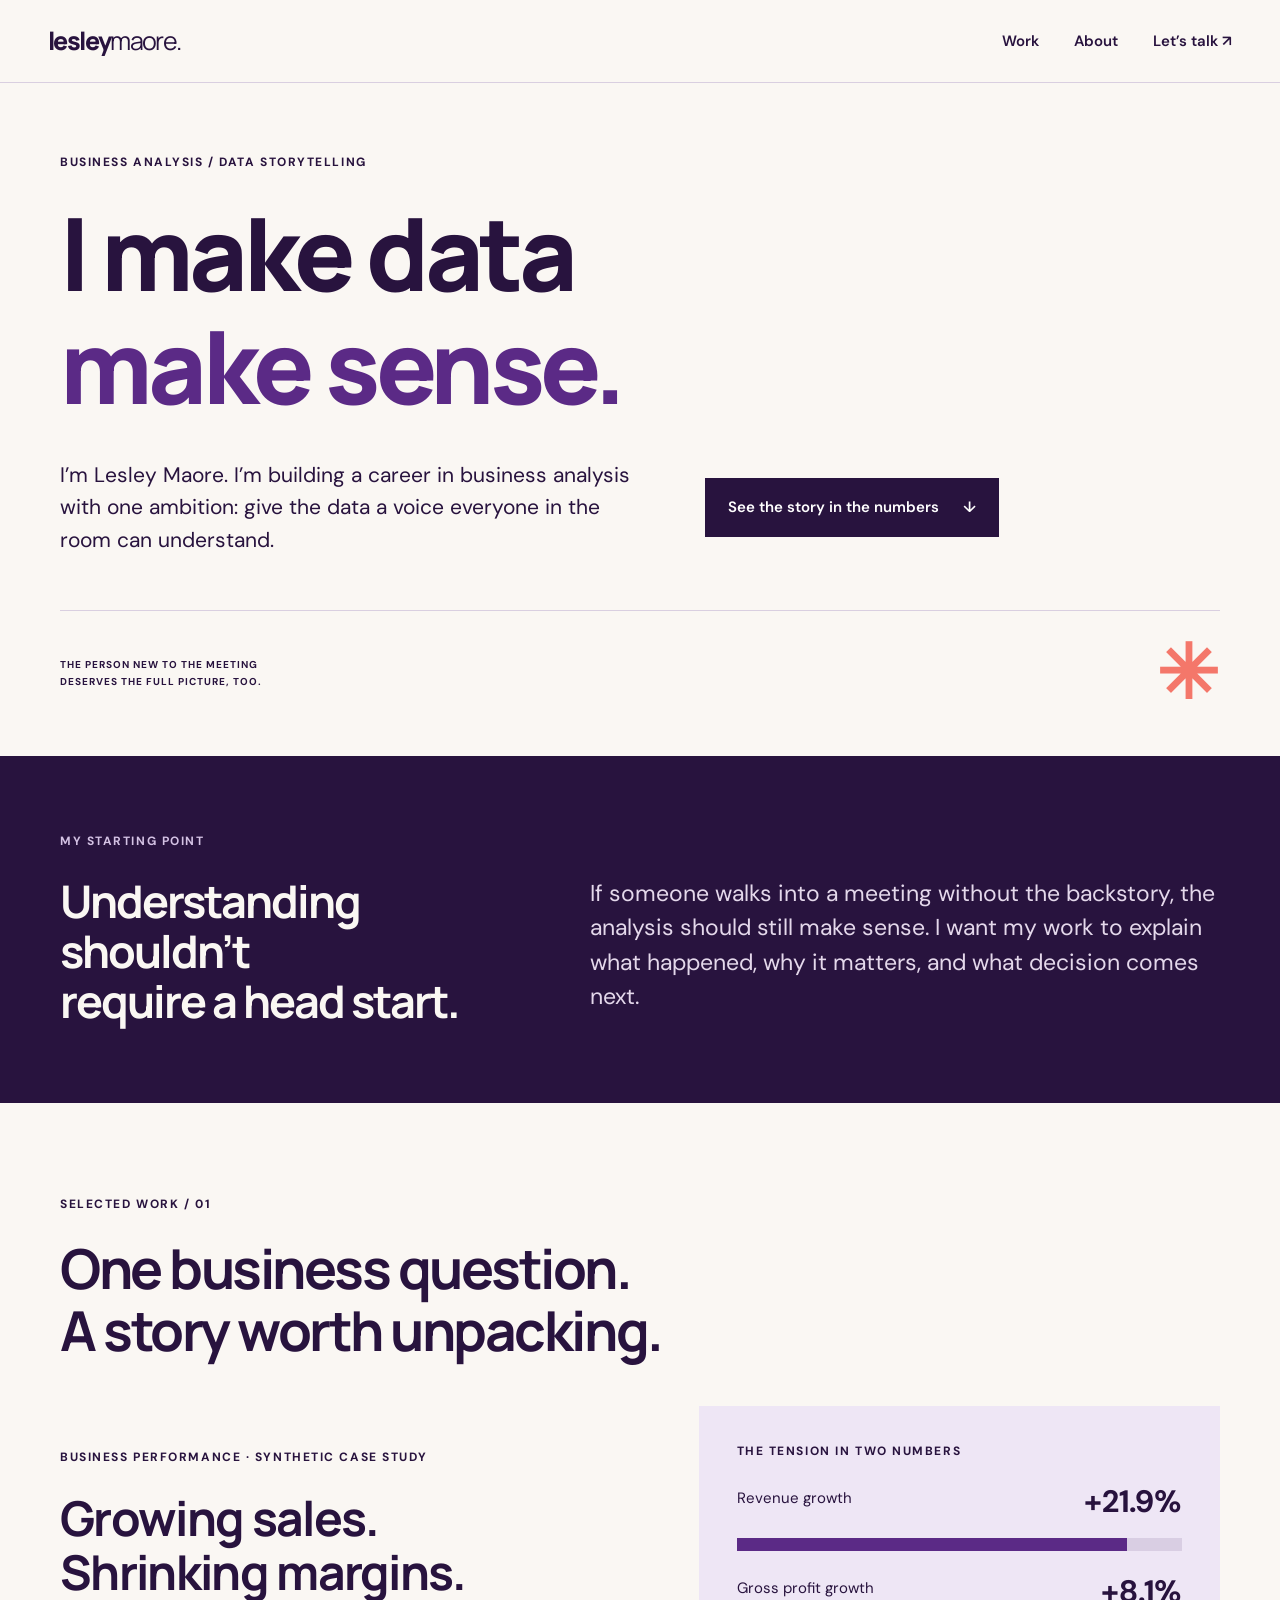
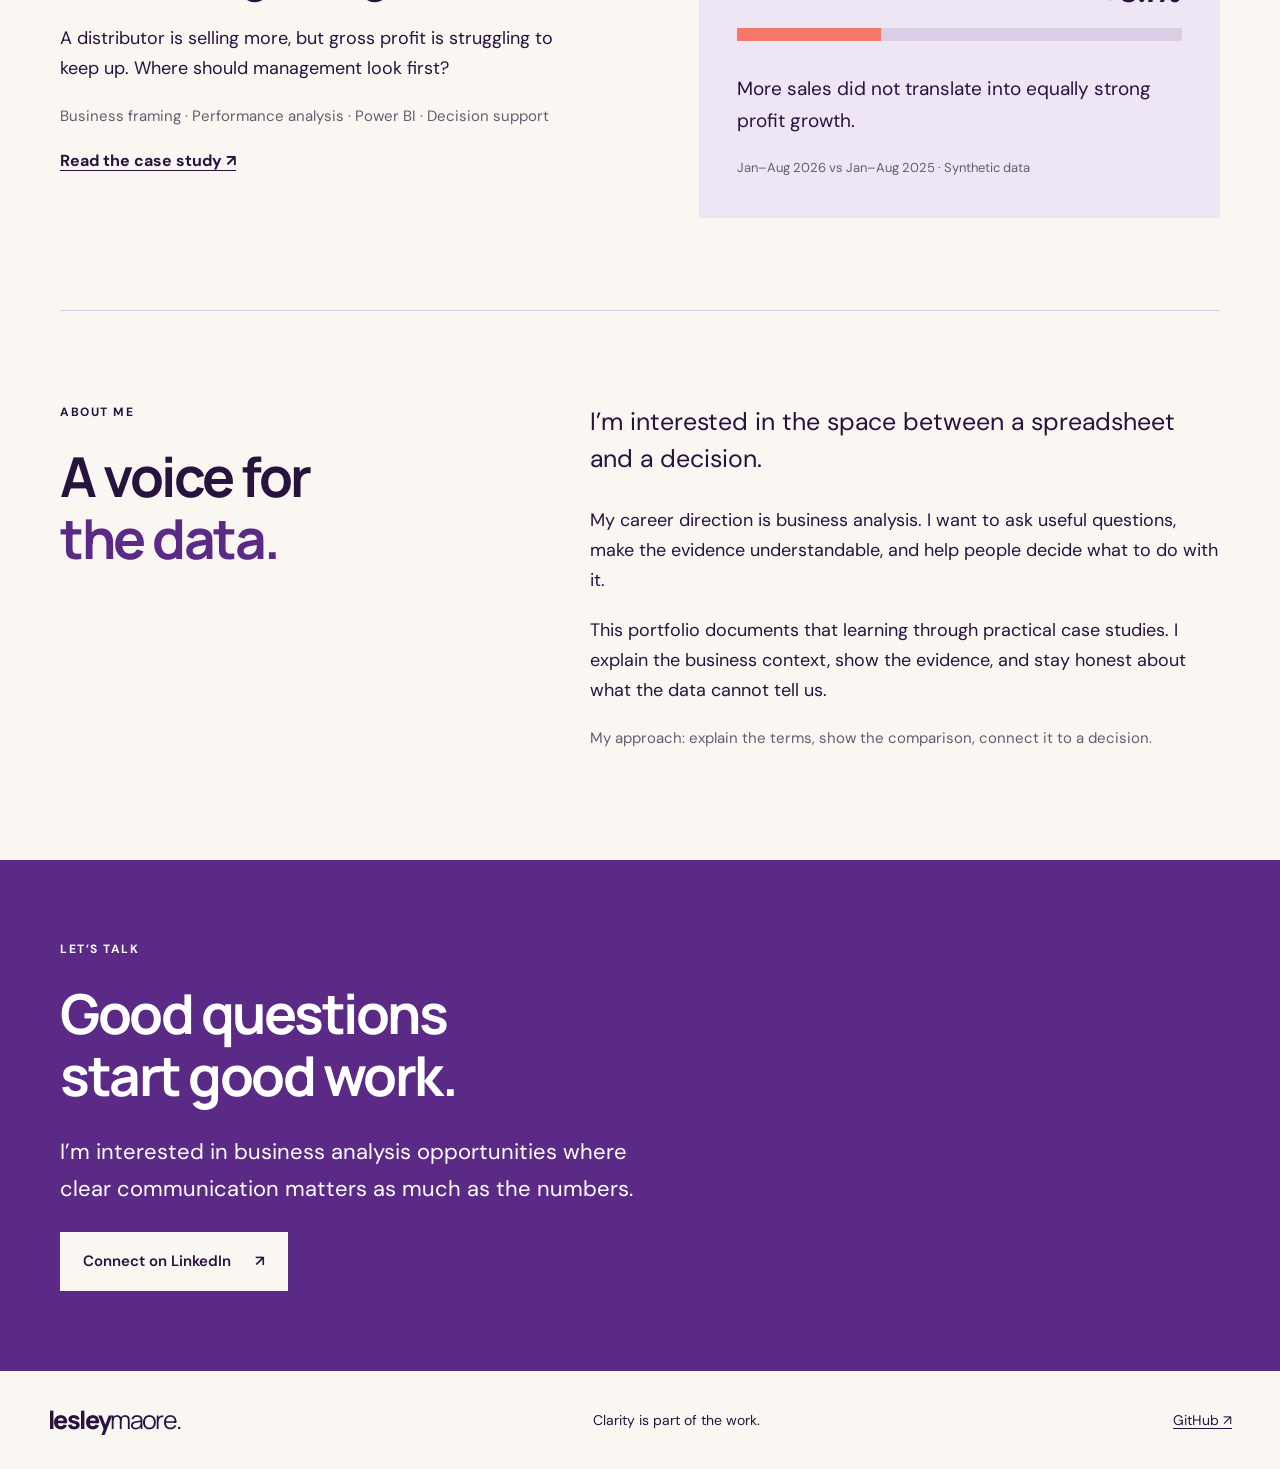
==== index.html @ d6d91012 "Create business analysis portfolio with a clear commercial performance case study" ====
<!doctype html><html lang="en"><head><meta charset="utf-8"><meta name="viewport" content="width=device-width,initial-scale=1"><title>Business analysis & data storytelling | Lesley Maore</title><meta name="description" content="Lesley Maore’s business analysis portfolio. Clear questions, understandable evidence, and practical decisions."><meta name="theme-color" content="#28133e"><meta property="og:title" content="Business analysis & data storytelling"><meta property="og:description" content="Lesley Maore’s business analysis portfolio. Clear questions, understandable evidence, and practical decisions."><meta property="og:type" content="website"><meta property="og:url" content="https://lkmaore.github.io/"><link rel="icon" href="./assets/favicon.svg" type="image/svg+xml"><link rel="stylesheet" href="./assets/style.css"></head><body><a class="skip" href="#main">Skip to content</a><header class="site-header"><a class="wordmark" href="./index.html" aria-label="Lesley Maore home">lesley<span>maore.</span></a><nav aria-label="Main navigation"><a href="./index.html#work">Work</a><a href="./index.html#about">About</a><a href="./index.html#contact">Let’s talk <span aria-hidden="true">↗</span></a></nav></header><main id="main"><section class="hero wrap"><div class="eyebrow">BUSINESS ANALYSIS / DATA STORYTELLING</div><h1>I make data<br><em>make sense.</em></h1><div class="hero-bottom"><p>I’m Lesley Maore. I’m building a career in business analysis with one ambition: give the data a voice everyone in the room can understand.</p><a class="button" href="#work">See the story in the numbers <span aria-hidden="true">↓</span></a></div><div class="hero-note"><span>THE PERSON NEW TO THE MEETING<br>DESERVES THE FULL PICTURE, TOO.</span><span class="asterisk" aria-hidden="true">✳</span></div></section>
<section class="manifesto"><div class="wrap"><p class="eyebrow">MY STARTING POINT</p><h2>Understanding shouldn’t<br>require a head start.</h2><p>If someone walks into a meeting without the backstory, the analysis should still make sense. I want my work to explain what happened, why it matters, and what decision comes next.</p></div></section>
<section id="work" class="wrap section"><div class="section-head"><p class="eyebrow">SELECTED WORK / 01</p><h2>One business question.<br>A story worth unpacking.</h2></div><article class="featured"><div class="feature-copy"><p class="eyebrow">BUSINESS PERFORMANCE · SYNTHETIC CASE STUDY</p><h3><a href="projects/commercial-performance/">Growing sales.<br>Shrinking margins.</a></h3><p>A distributor is selling more, but gross profit is struggling to keep up. Where should management look first?</p><p class="quiet">Business framing · Performance analysis · Power BI · Decision support</p><a class="text-link" href="projects/commercial-performance/">Read the case study <span aria-hidden="true">↗</span></a></div><div class="feature-chart" aria-label="Revenue grew 21.9 percent while gross profit grew 8.1 percent, January to August 2026 versus the same months in 2025"><p class="eyebrow">THE TENSION IN TWO NUMBERS</p><div class="mini-row"><span>Revenue growth</span><strong>+21.9%</strong><div class="track"><i style="width:87.6%"></i></div></div><div class="mini-row coral"><span>Gross profit growth</span><strong>+8.1%</strong><div class="track"><i style="width:32.4%"></i></div></div><p>More sales did not translate into equally strong profit growth.</p><small>Jan–Aug 2026 vs Jan–Aug 2025 · Synthetic data</small></div></article></section>
<section id="about" class="wrap section about"><div><p class="eyebrow">ABOUT ME</p><h2>A voice for<br><em>the data.</em></h2></div><div><p class="large">I’m interested in the space between a spreadsheet and a decision.</p><p>My career direction is business analysis. I want to ask useful questions, make the evidence understandable, and help people decide what to do with it.</p><p>This portfolio documents that learning through practical case studies. I explain the business context, show the evidence, and stay honest about what the data cannot tell us.</p><p class="quiet">My approach: explain the terms, show the comparison, connect it to a decision.</p></div></section>
<section id="contact" class="contact"><div class="wrap"><p class="eyebrow">LET’S TALK</p><h2>Good questions<br>start good work.</h2><p>I’m interested in business analysis opportunities where clear communication matters as much as the numbers.</p><a class="button light" href="https://www.linkedin.com/in/lesleymaore/">Connect on LinkedIn <span aria-hidden="true">↗</span></a></div></section></main><footer><a class="wordmark" href="./index.html">lesley<span>maore.</span></a><p>Clarity is part of the work.</p><a href="https://github.com/lkmaore">GitHub ↗</a></footer><script src="./assets/site.js" defer></script></body></html>
---- assets/style.css ----
@import url('https://fonts.googleapis.com/css2?family=DM+Sans:wght@400;500;600;700&family=Manrope:wght@400;500;600;700;800&display=swap');
:root{--ink:#28133e;--purple:#5b2a86;--coral:#f4776a;--paper:#faf7f3;--lav:#eee6f5;--muted:#665c6e;--line:#d9cfe0}*{box-sizing:border-box}html{scroll-behavior:smooth;scroll-padding-top:88px}body{margin:0;background:var(--paper);color:var(--ink);font-family:'DM Sans',Arial,sans-serif;font-size:18px;line-height:1.65}a{color:inherit;text-underline-offset:.24em}a:hover{text-decoration-thickness:2px}a:focus-visible,summary:focus-visible,button:focus-visible{outline:3px solid var(--purple);outline-offset:6px}h1,h2,h3,.wordmark{font-family:Manrope,Arial,sans-serif;line-height:1.12;letter-spacing:-.045em}h1,h2,h3,p,figure{margin-top:0}h1{font-size:clamp(58px,7.9vw,112px);font-weight:800;margin-bottom:36px}h2{font-size:clamp(34px,4.3vw,60px);font-weight:700;margin-bottom:28px}h3{font-size:27px;letter-spacing:-.035em}em{color:var(--purple);font-style:normal}p{margin-bottom:1.15em}strong{font-weight:700}.wrap{width:min(1160px,calc(100% - 96px));margin-inline:auto}.site-header{padding:27px 48px;display:flex;align-items:center;justify-content:space-between;max-width:1440px;margin:auto;border-bottom:1px solid var(--line)}.wordmark{text-decoration:none;font-size:25px;font-weight:800;letter-spacing:-.065em}.wordmark span{font-weight:400}.site-header nav{display:flex;gap:35px;font-size:15px;font-weight:600}.site-header nav a{text-decoration:none}.site-header nav a:hover{color:var(--purple)}.skip{position:absolute;left:15px;top:-100px;background:white;z-index:20;padding:12px}.skip:focus{top:10px}.eyebrow{font-size:12px;font-weight:700;letter-spacing:.13em;line-height:1.6;margin-bottom:24px}.hero{padding-block:70px 45px;position:relative}.hero h1{max-width:950px}.hero-bottom{display:flex;align-items:center;gap:65px}.hero-bottom p{max-width:580px;font-size:21px;line-height:1.55;margin:0}.button{display:inline-flex;align-items:center;justify-content:space-between;gap:24px;background:var(--ink);color:white;padding:17px 23px;font-size:15px;text-decoration:none;font-weight:600;min-height:54px}.button:hover{background:var(--purple)}.hero-note{display:flex;align-items:center;justify-content:space-between;border-top:1px solid var(--line);margin-top:54px;padding-top:25px;font-size:10px;letter-spacing:.1em;font-weight:700}.asterisk{font-size:75px;color:var(--coral);line-height:1}.manifesto{background:var(--ink);color:var(--paper);padding-block:76px}.manifesto .wrap{display:grid;grid-template-columns:1fr 1.4fr;column-gap:80px}.manifesto .eyebrow{grid-column:1/-1;color:#d4c2e4}.manifesto h2{font-size:45px;margin:0}.manifesto p:last-child{font-size:23px;line-height:1.5;margin:0;color:#e4d8eb}.section{padding-block:92px}.section-head{margin-bottom:45px}.featured{display:grid;grid-template-columns:1.1fr 1fr;gap:65px;align-items:center}.feature-copy h3{font-size:48px;margin-bottom:25px}.feature-copy h3 a{text-decoration:none}.feature-copy>p:not(.eyebrow){max-width:500px}.quiet{font-size:15px;color:var(--muted)}.text-link{font-weight:700;font-size:16px}.feature-chart{background:var(--lav);padding:36px 38px}.feature-chart>p:not(.eyebrow){font-size:19px;margin:32px 0 16px}.feature-chart small,figcaption{font-size:13px;line-height:1.6;color:var(--muted)}.mini-row{display:grid;grid-template-columns:1fr auto;gap:8px;margin:25px 0}.mini-row strong{font-size:31px;line-height:1}.mini-row span{font-size:15px}.track{height:13px;background:#d9cee3;grid-column:1/-1;margin:13px 0 0;overflow:hidden}.track i{height:100%;display:block;background:var(--purple)}.coral .track i{background:var(--coral)}.about{display:grid;grid-template-columns:1fr 1.4fr;gap:80px;border-top:1px solid var(--line)}.large{font-size:25px;line-height:1.5}.contact{padding-block:80px;background:var(--purple);color:white}.contact p:not(.eyebrow){max-width:590px;font-size:22px}.light{background:var(--paper);color:var(--ink)}.light:hover{background:var(--lav)}footer{display:flex;justify-content:space-between;gap:25px;align-items:center;padding:35px 48px;font-size:14px}footer p{margin:0}.case-hero{padding-block:44px 50px}.back{font-size:14px;display:inline-block;margin-bottom:46px}.case-hero h1{font-size:clamp(52px,7vw,96px)}.dek{font-size:26px;max-width:760px;line-height:1.5}.case-meta{display:flex;flex-wrap:wrap;gap:12px 28px;font-size:13px;color:var(--muted);border-top:1px solid var(--line);padding-top:24px}.case-nav{position:sticky;top:0;z-index:5;display:flex;justify-content:center;gap:40px;background:var(--paper);border-block:1px solid var(--line);padding:16px;font-size:14px}.case-nav a{text-decoration:none;font-weight:700}.prose{max-width:890px}blockquote{border-left:4px solid var(--coral);margin:36px 0;padding:12px 0 12px 28px;font-size:28px;font-weight:600;line-height:1.5}blockquote cite{display:block;font-size:13px;color:var(--muted);font-style:normal;font-weight:400;margin-top:16px}.summary-band{background:var(--ink);color:var(--paper);padding:65px 0}.summary-band .wrap{max-width:950px}.summary-band h2{color:#ffb4a8}.summary-band p:last-child{font-size:23px;max-width:900px;margin-bottom:0}.deliverables{display:grid;grid-template-columns:repeat(3,1fr);gap:40px}.number{display:block;color:var(--purple);font-size:13px;font-weight:700;letter-spacing:.1em;margin-bottom:25px}.deliverables p{font-size:17px}.deliverables h3{font-size:26px}details{border-top:1px solid var(--line);border-bottom:1px solid var(--line);padding:22px 0;margin:20px 0}details+details{border-top:0;margin-top:-20px}summary{cursor:pointer;font-weight:700;font-size:18px;list-style-position:outside;margin-left:20px;padding-left:8px}details[open] summary{margin-bottom:24px}details p,details dl{max-width:880px}dl{display:grid;grid-template-columns:160px 1fr;gap:15px 30px}dt{font-weight:700}dd{margin:0}.glossary{margin-top:44px}.findings{padding-top:0}.finding{display:grid;grid-template-columns:1fr 1fr;gap:80px;align-items:center;padding-block:74px;border-top:1px solid var(--line)}.finding h2{font-size:43px}.finding h3{font-size:19px;margin-top:28px;margin-bottom:12px;letter-spacing:0}.finding-text p{font-size:18px}.retained{padding:36px;background:var(--lav);margin:0}.retained>div{margin-block:26px 36px}.retained span{font-size:15px;display:block}.retained strong{display:block;font-size:40px;letter-spacing:-.04em}.retained .track{height:20px}.retained figcaption{border-top:1px solid #ccbdd6;padding-top:18px}.stack{display:block}.stack .finding-text{max-width:790px}.monthly{margin:40px 0 24px;background:#fff;padding:30px 35px}.monthly figcaption strong{display:block;font-size:23px;color:var(--ink);margin-bottom:4px}.monthly figcaption span{font-size:14px}.legend{display:flex;gap:25px;font-size:13px;margin:20px 0}.legend span{display:flex;align-items:center;gap:8px}.legend i{width:11px;height:11px;background:var(--purple);display:inline-block}.legend i.coral{background:var(--coral)}.plot{display:flex;height:275px;padding-top:5px}.axis{width:35px;display:flex;flex-direction:column;justify-content:space-between;height:240px;font-size:12px;color:var(--muted);transform:translateY(-9px)}.months{display:flex;flex:1;justify-content:space-around;height:240px;background:repeating-linear-gradient(to top,#e9e3ec 0px,#e9e3ec 1px,transparent 1px,transparent 60px);border-bottom:1px solid var(--muted)}.month{width:9%;height:100%;text-align:center;font-size:13px}.bars{height:100%;display:flex;align-items:flex-end;justify-content:center;gap:4px}.bar{width:40%;background:var(--purple);min-height:1px}.budget{background:var(--coral)}.month>span{display:block;margin-top:7px}.table-scroll{overflow:auto}table{width:100%;border-collapse:collapse;font-size:14px}caption{text-align:left;margin-bottom:12px;color:var(--muted)}th,td{padding:11px 12px;text-align:right;border-bottom:1px solid var(--line);white-space:nowrap}th:first-child{text-align:left}.big-stat{border-block:1px solid var(--purple);padding:40px 0}.big-stat>span{font-size:12px;letter-spacing:.08em;font-weight:700}.big-stat strong{display:block;font-size:105px;color:var(--purple);line-height:1.4;letter-spacing:-.07em}.big-stat strong span{font-size:58px}.big-stat p{max-width:320px;font-size:16px}.decisions{background:var(--ink);color:var(--paper)}.decisions .eyebrow,.decisions .action>span{color:#ffb4a8}.intro{max-width:800px;font-size:21px}.action{display:grid;grid-template-columns:55px 1fr;gap:30px;border-top:1px solid #604975;padding-block:30px;max-width:950px}.action>span{font-weight:700}.action h3{font-size:27px}.action p{font-size:18px;color:#e6dced}.decision-request{max-width:950px;border-top:1px solid #604975;padding-top:28px;font-size:22px}.requirements{display:grid;grid-template-columns:repeat(3,1fr);gap:35px;margin:45px 0}.requirements article{border-top:3px solid var(--coral);padding-top:25px}.requirements h3{font-size:25px;line-height:1.3}.requirements p{font-size:16px}.evidence{border-top:1px solid var(--line);padding-top:75px}.evidence>p:not(.eyebrow){max-width:780px}.resource-links{margin:40px 0}.resource-links a{display:grid;grid-template-columns:180px 1fr;gap:8px 30px;text-decoration:none;padding:25px 0;border-top:1px solid var(--line)}.resource-links a:hover strong{text-decoration:underline}.resource-links span{font-size:11px;letter-spacing:.08em}.resource-links strong{font-size:23px;line-height:1.4}.resource-links small{grid-column:2;font-size:14px;color:var(--muted)}.closing{padding-block:30px 90px}.closing p:not(.eyebrow){max-width:660px;font-size:21px}.closing h2{color:var(--purple)}
@media(min-width:1450px){.hero{padding-block:85px 55px}}@media(max-width:900px){.wrap{width:calc(100% - 48px)}.site-header{padding:22px 24px}.hero-bottom{gap:28px;align-items:flex-start;flex-direction:column}.manifesto .wrap,.about{gap:30px}.featured{gap:28px}.feature-copy h3{font-size:38px}.feature-chart{padding:25px}.finding{gap:35px}.finding h2{font-size:35px}.big-stat strong{font-size:85px}.requirements{grid-template-columns:1fr}.deliverables{gap:25px}.deliverables h3{font-size:23px}}
@media(max-width:620px){body{font-size:17px}.wrap{width:calc(100% - 40px)}.site-header{padding:20px}.wordmark{font-size:22px}.site-header nav{gap:18px;font-size:13px}.hero{padding-block:48px 30px}.hero h1{font-size:58px;letter-spacing:-.065em}.hero-bottom p{font-size:19px}.hero-note{margin-top:35px}.manifesto{padding-block:48px}.manifesto .wrap,.about,.featured,.finding,.deliverables{display:block}.manifesto h2{font-size:35px;margin-bottom:24px}.manifesto p:last-child{font-size:20px}.section{padding-block:56px}.section-head{margin-bottom:32px}.featured .feature-copy{margin-bottom:34px}.feature-copy h3{font-size:40px}.about>div:first-child{margin-bottom:30px}.large{font-size:23px}.contact{padding-block:50px}footer{padding:26px 20px;flex-wrap:wrap}footer p{display:none}.case-hero{padding-block:30px}.case-hero h1{font-size:51px}.back{margin-bottom:30px}.dek{font-size:22px}.case-meta{gap:8px}.case-nav{gap:20px;font-size:12px;padding:15px 10px}.prose blockquote{font-size:23px;padding-left:20px}.summary-band{padding-block:45px}.summary-band p:last-child{font-size:20px}.deliverables>div{margin-bottom:30px}.number{margin-bottom:18px}dl{display:block}dt{margin-top:20px}dd{margin-top:5px}.finding{padding-block:45px}.finding-text{margin-bottom:32px}.finding h2{font-size:36px}.retained{padding:25px}.big-stat{padding:25px 0}.big-stat strong{font-size:90px}.monthly{padding:20px 14px}.monthly figcaption strong{font-size:21px}.plot{height:230px}.axis,.months{height:195px}.months{background-size:auto 48.75px;background-image:linear-gradient(to top,#e9e3ec 1px,transparent 1px)}.bars{gap:2px}.month{font-size:11px}.action{gap:12px;grid-template-columns:30px 1fr}.action h3{font-size:24px}.resource-links a{display:block}.resource-links span,.resource-links strong,.resource-links small{display:block;margin-bottom:9px}.resource-links strong{font-size:22px}.closing{padding-bottom:55px}.intro{font-size:19px}.feature-chart small{font-size:12px}}@media(prefers-reduced-motion:reduce){html{scroll-behavior:auto}}@media print{.site-header,.case-nav,footer,.button{display:none}details:not([open]){display:block}body{font-size:12pt}h1{font-size:38pt}h2{font-size:25pt}.wrap{width:100%}.section,.finding{padding-block:25px}.finding,.featured{break-inside:avoid}.decisions,.summary-band,.manifesto{background:white;color:#28133e}.decisions p{color:#28133e}.hero-note{display:none}}
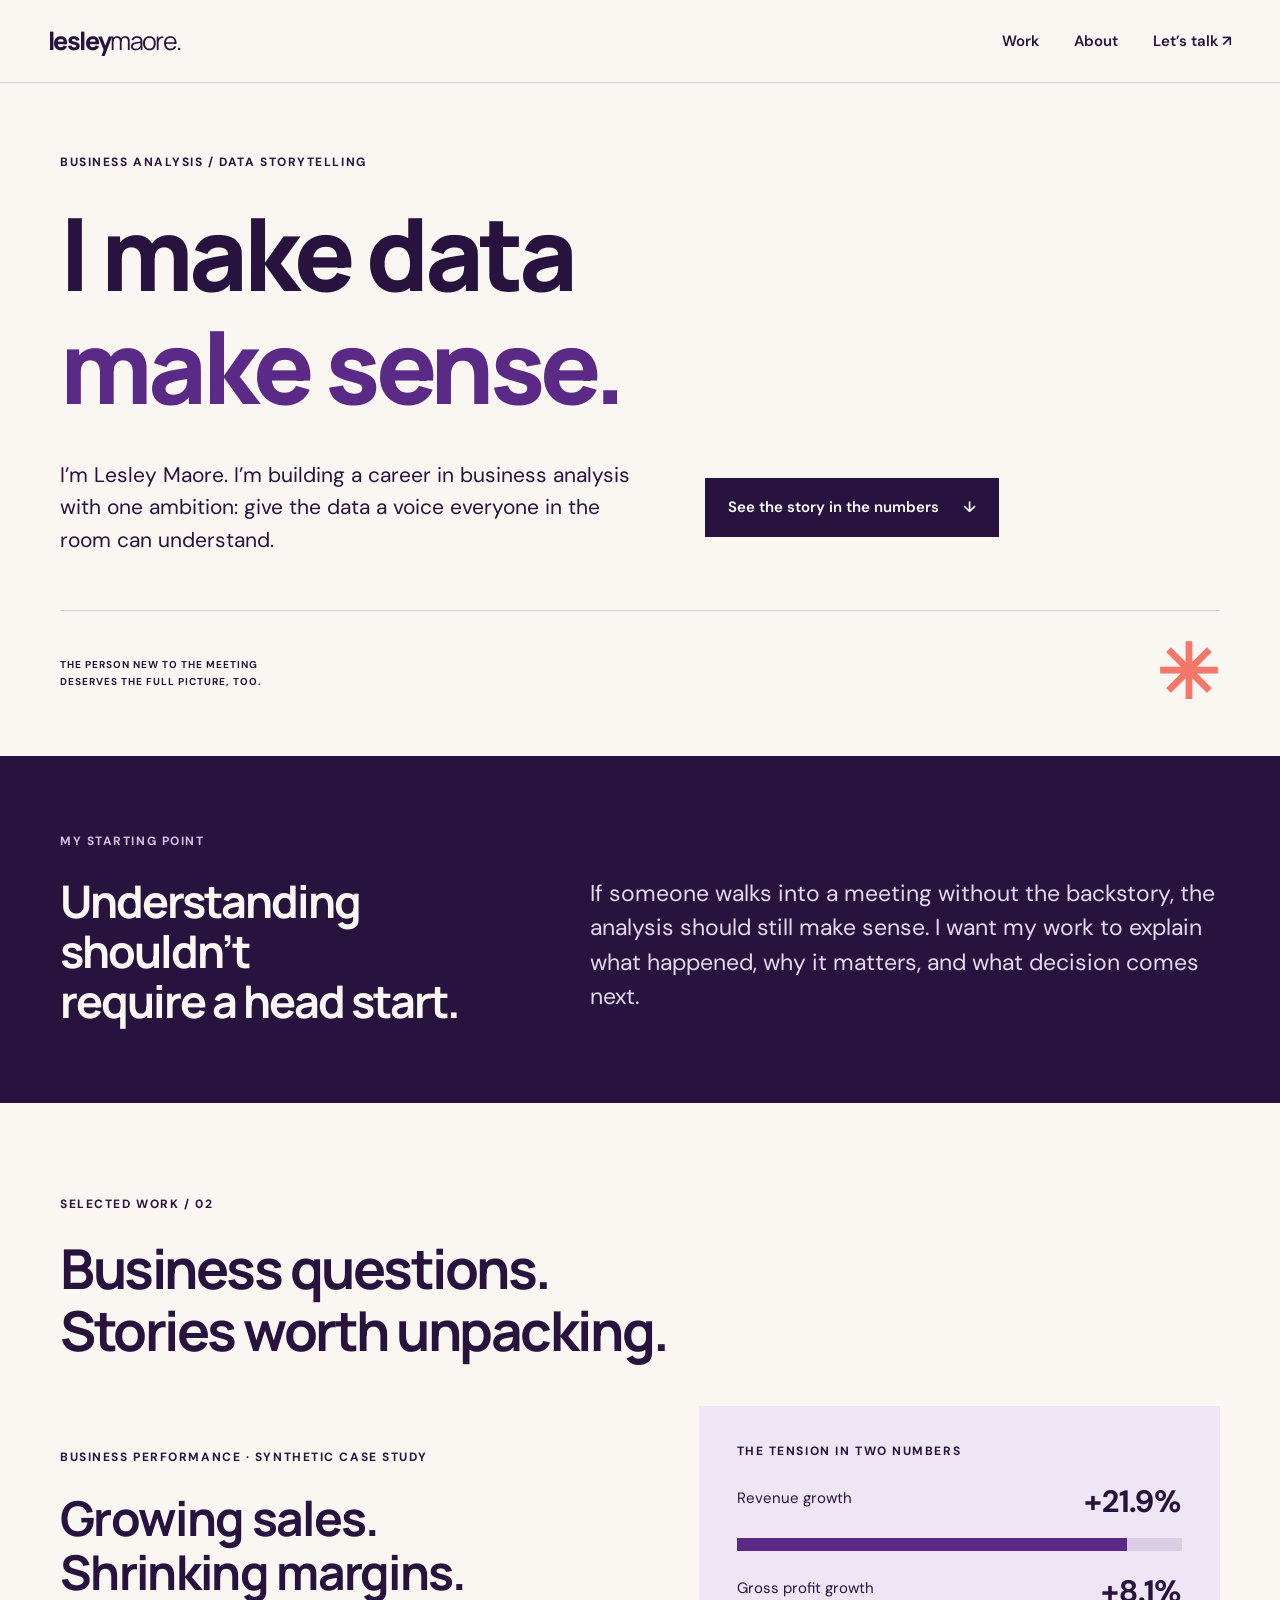
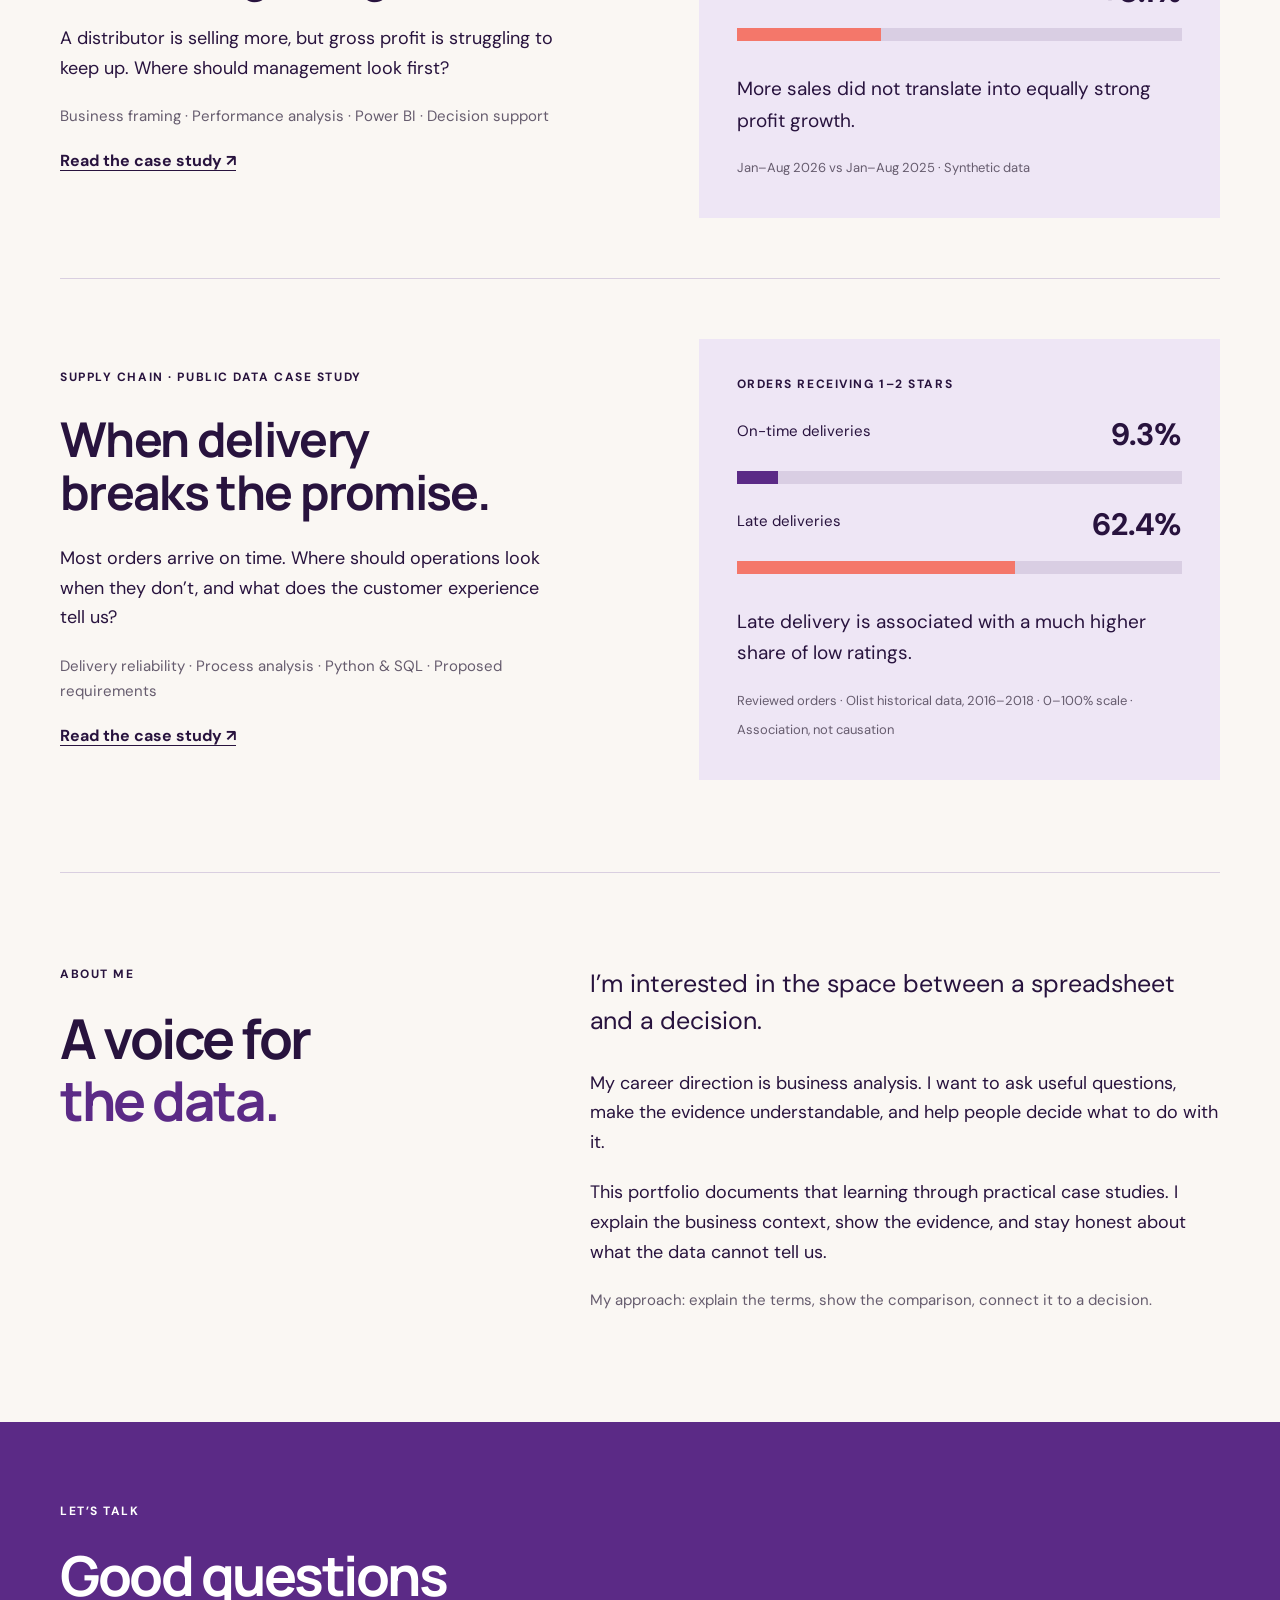
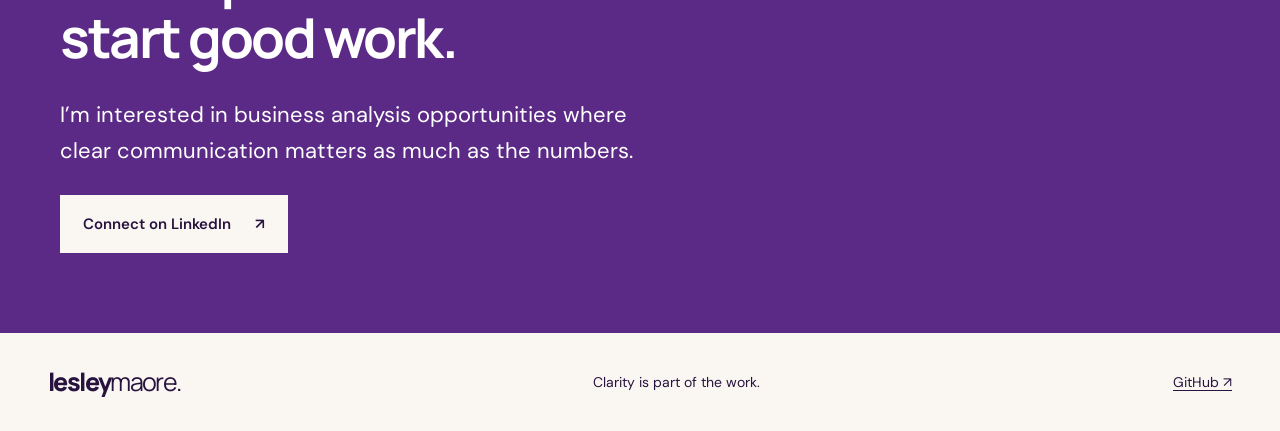
==== commit 98c295c7: "Add public-data delivery reliability case study" ====
--- a/index.html
+++ b/index.html
@@ -1,5 +1,5 @@
 <!doctype html><html lang="en"><head><meta charset="utf-8"><meta name="viewport" content="width=device-width,initial-scale=1"><title>Business analysis & data storytelling | Lesley Maore</title><meta name="description" content="Lesley Maore’s business analysis portfolio. Clear questions, understandable evidence, and practical decisions."><meta name="theme-color" content="#28133e"><meta property="og:title" content="Business analysis & data storytelling"><meta property="og:description" content="Lesley Maore’s business analysis portfolio. Clear questions, understandable evidence, and practical decisions."><meta property="og:type" content="website"><meta property="og:url" content="https://lkmaore.github.io/"><link rel="icon" href="./assets/favicon.svg" type="image/svg+xml"><link rel="stylesheet" href="./assets/style.css"></head><body><a class="skip" href="#main">Skip to content</a><header class="site-header"><a class="wordmark" href="./index.html" aria-label="Lesley Maore home">lesley<span>maore.</span></a><nav aria-label="Main navigation"><a href="./index.html#work">Work</a><a href="./index.html#about">About</a><a href="./index.html#contact">Let’s talk <span aria-hidden="true">↗</span></a></nav></header><main id="main"><section class="hero wrap"><div class="eyebrow">BUSINESS ANALYSIS / DATA STORYTELLING</div><h1>I make data<br><em>make sense.</em></h1><div class="hero-bottom"><p>I’m Lesley Maore. I’m building a career in business analysis with one ambition: give the data a voice everyone in the room can understand.</p><a class="button" href="#work">See the story in the numbers <span aria-hidden="true">↓</span></a></div><div class="hero-note"><span>THE PERSON NEW TO THE MEETING<br>DESERVES THE FULL PICTURE, TOO.</span><span class="asterisk" aria-hidden="true">✳</span></div></section>
 <section class="manifesto"><div class="wrap"><p class="eyebrow">MY STARTING POINT</p><h2>Understanding shouldn’t<br>require a head start.</h2><p>If someone walks into a meeting without the backstory, the analysis should still make sense. I want my work to explain what happened, why it matters, and what decision comes next.</p></div></section>
-<section id="work" class="wrap section"><div class="section-head"><p class="eyebrow">SELECTED WORK / 01</p><h2>One business question.<br>A story worth unpacking.</h2></div><article class="featured"><div class="feature-copy"><p class="eyebrow">BUSINESS PERFORMANCE · SYNTHETIC CASE STUDY</p><h3><a href="projects/commercial-performance/">Growing sales.<br>Shrinking margins.</a></h3><p>A distributor is selling more, but gross profit is struggling to keep up. Where should management look first?</p><p class="quiet">Business framing · Performance analysis · Power BI · Decision support</p><a class="text-link" href="projects/commercial-performance/">Read the case study <span aria-hidden="true">↗</span></a></div><div class="feature-chart" aria-label="Revenue grew 21.9 percent while gross profit grew 8.1 percent, January to August 2026 versus the same months in 2025"><p class="eyebrow">THE TENSION IN TWO NUMBERS</p><div class="mini-row"><span>Revenue growth</span><strong>+21.9%</strong><div class="track"><i style="width:87.6%"></i></div></div><div class="mini-row coral"><span>Gross profit growth</span><strong>+8.1%</strong><div class="track"><i style="width:32.4%"></i></div></div><p>More sales did not translate into equally strong profit growth.</p><small>Jan–Aug 2026 vs Jan–Aug 2025 · Synthetic data</small></div></article></section>
+<section id="work" class="wrap section"><div class="section-head"><p class="eyebrow">SELECTED WORK / 02</p><h2>Business questions.<br>Stories worth unpacking.</h2></div><article class="featured"><div class="feature-copy"><p class="eyebrow">BUSINESS PERFORMANCE · SYNTHETIC CASE STUDY</p><h3><a href="projects/commercial-performance/">Growing sales.<br>Shrinking margins.</a></h3><p>A distributor is selling more, but gross profit is struggling to keep up. Where should management look first?</p><p class="quiet">Business framing · Performance analysis · Power BI · Decision support</p><a class="text-link" href="projects/commercial-performance/">Read the case study <span aria-hidden="true">↗</span></a></div><div class="feature-chart" aria-label="Revenue grew 21.9 percent while gross profit grew 8.1 percent, January to August 2026 versus the same months in 2025"><p class="eyebrow">THE TENSION IN TWO NUMBERS</p><div class="mini-row"><span>Revenue growth</span><strong>+21.9%</strong><div class="track"><i style="width:87.6%"></i></div></div><div class="mini-row coral"><span>Gross profit growth</span><strong>+8.1%</strong><div class="track"><i style="width:32.4%"></i></div></div><p>More sales did not translate into equally strong profit growth.</p><small>Jan–Aug 2026 vs Jan–Aug 2025 · Synthetic data</small></div></article><article class="featured" style="border-top:1px solid var(--line);margin-top:60px;padding-top:60px"><div class="feature-copy"><p class="eyebrow">SUPPLY CHAIN · PUBLIC DATA CASE STUDY</p><h3><a href="projects/delivery-performance/">When delivery<br>breaks the promise.</a></h3><p>Most orders arrive on time. Where should operations look when they don’t, and what does the customer experience tell us?</p><p class="quiet">Delivery reliability · Process analysis · Python &amp; SQL · Proposed requirements</p><a class="text-link" href="projects/delivery-performance/">Read the case study ↗</a></div><div class="feature-chart"><p class="eyebrow">ORDERS RECEIVING 1–2 STARS</p><div class="mini-row"><span>On-time deliveries</span><strong>9.3%</strong><div class="track"><i style="width:9.267%"></i></div></div><div class="mini-row coral"><span>Late deliveries</span><strong>62.4%</strong><div class="track"><i style="width:62.420%"></i></div></div><p>Late delivery is associated with a much higher share of low ratings.</p><small>Reviewed orders · Olist historical data, 2016–2018 · 0–100% scale · Association, not causation</small></div></article></section>
 <section id="about" class="wrap section about"><div><p class="eyebrow">ABOUT ME</p><h2>A voice for<br><em>the data.</em></h2></div><div><p class="large">I’m interested in the space between a spreadsheet and a decision.</p><p>My career direction is business analysis. I want to ask useful questions, make the evidence understandable, and help people decide what to do with it.</p><p>This portfolio documents that learning through practical case studies. I explain the business context, show the evidence, and stay honest about what the data cannot tell us.</p><p class="quiet">My approach: explain the terms, show the comparison, connect it to a decision.</p></div></section>
 <section id="contact" class="contact"><div class="wrap"><p class="eyebrow">LET’S TALK</p><h2>Good questions<br>start good work.</h2><p>I’m interested in business analysis opportunities where clear communication matters as much as the numbers.</p><a class="button light" href="https://www.linkedin.com/in/lesleymaore/">Connect on LinkedIn <span aria-hidden="true">↗</span></a></div></section></main><footer><a class="wordmark" href="./index.html">lesley<span>maore.</span></a><p>Clarity is part of the work.</p><a href="https://github.com/lkmaore">GitHub ↗</a></footer><script src="./assets/site.js" defer></script></body></html>
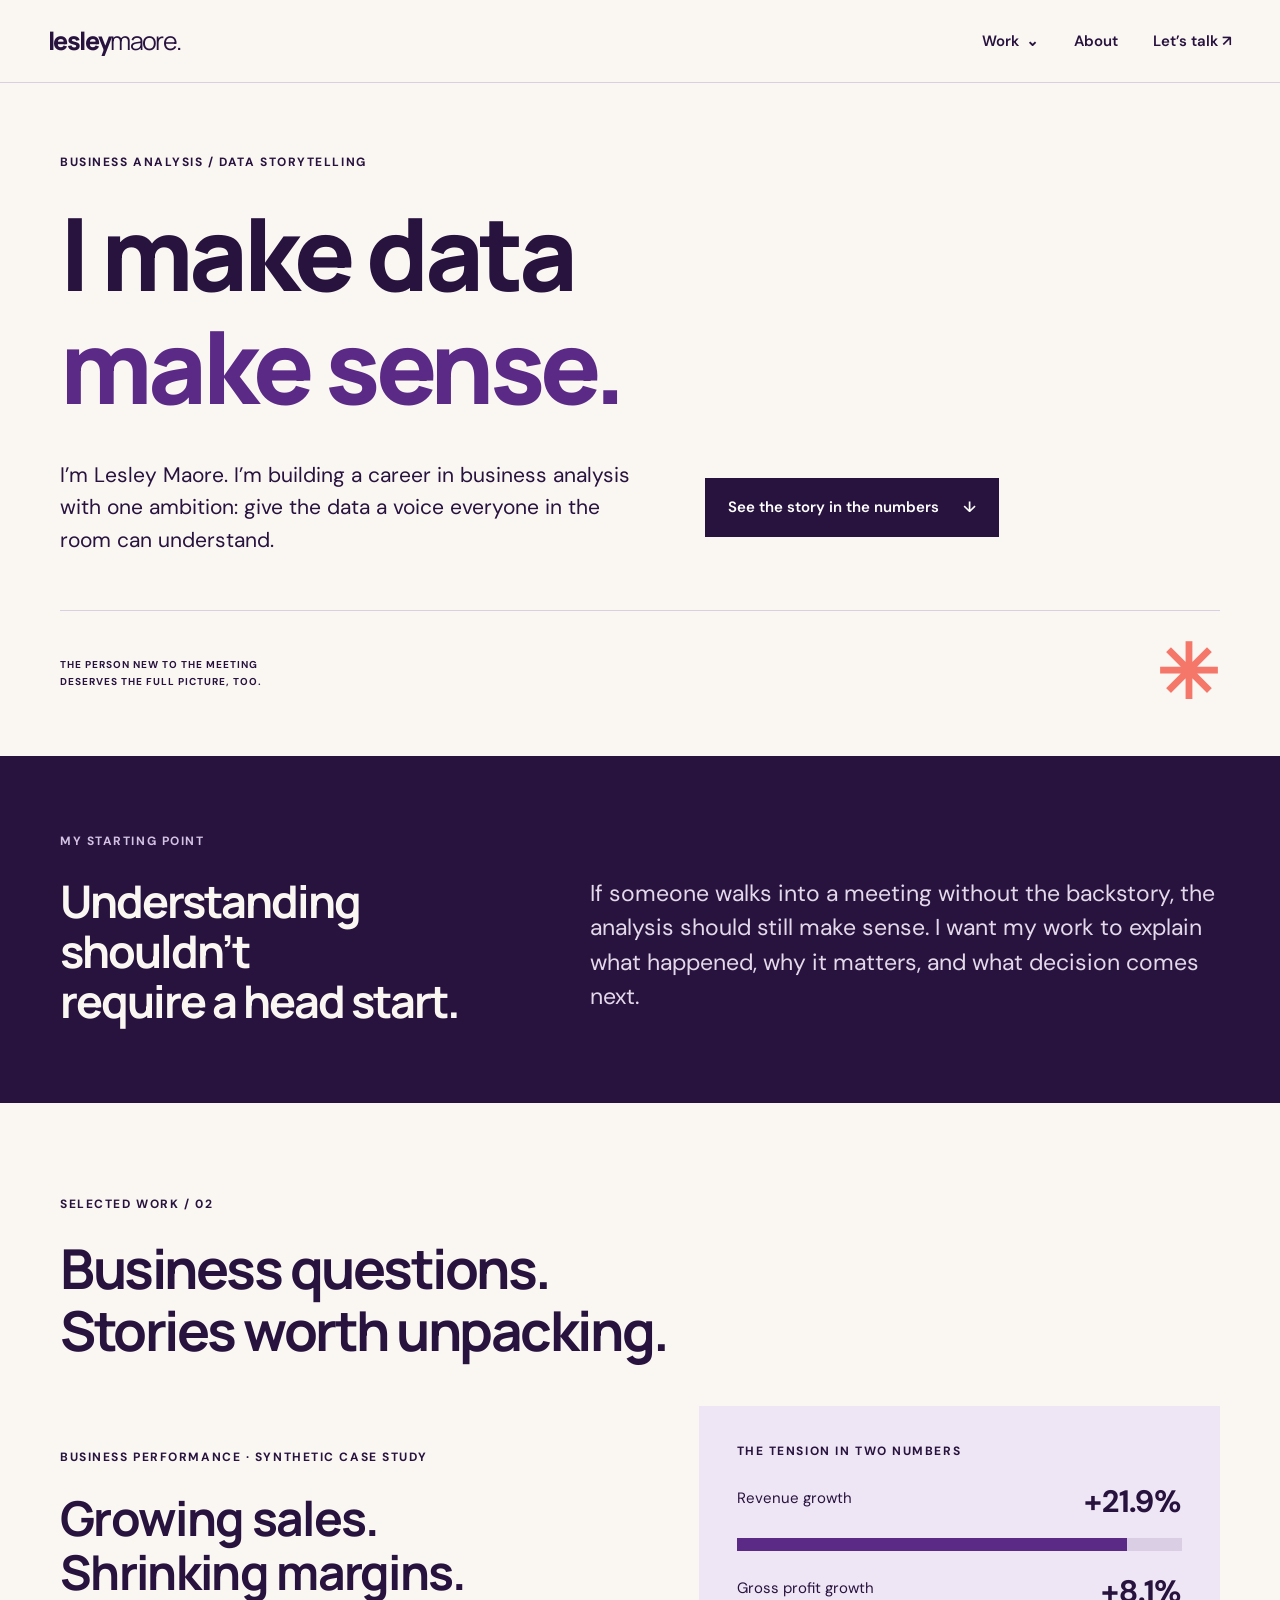
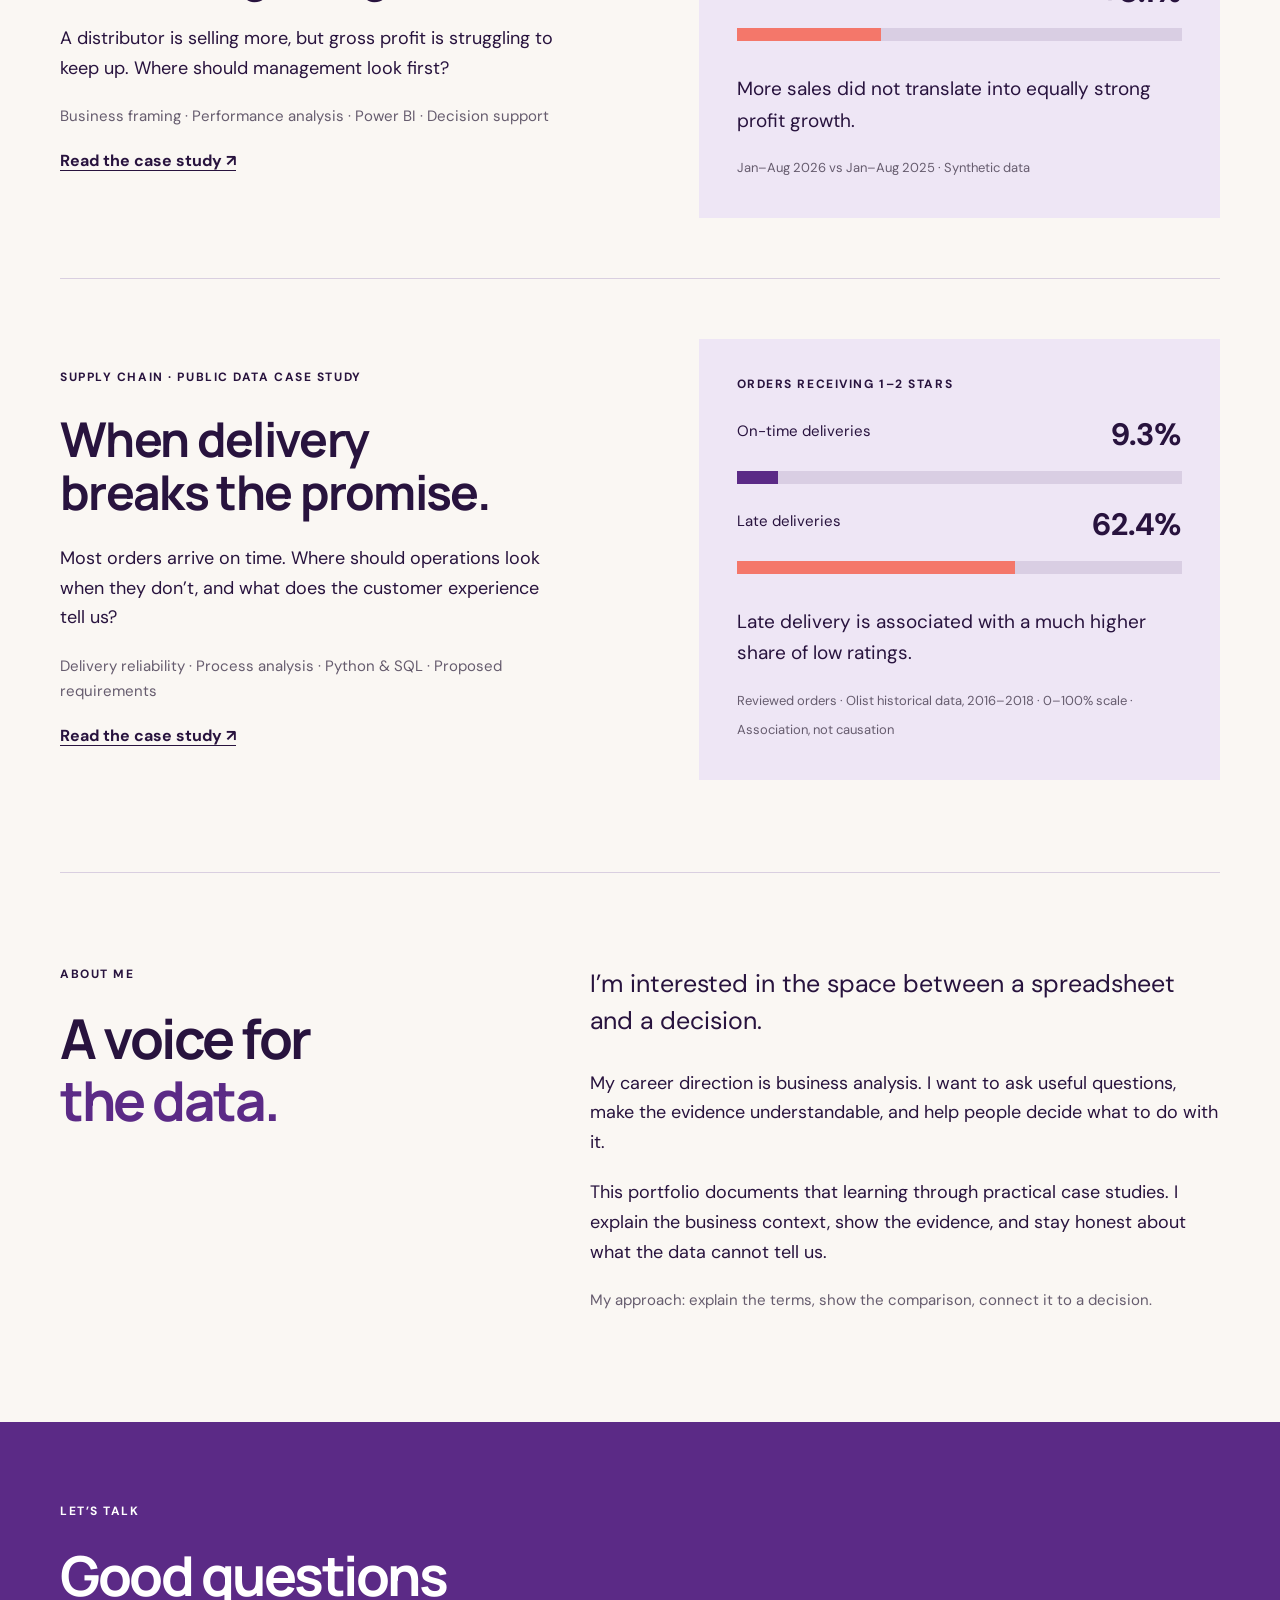
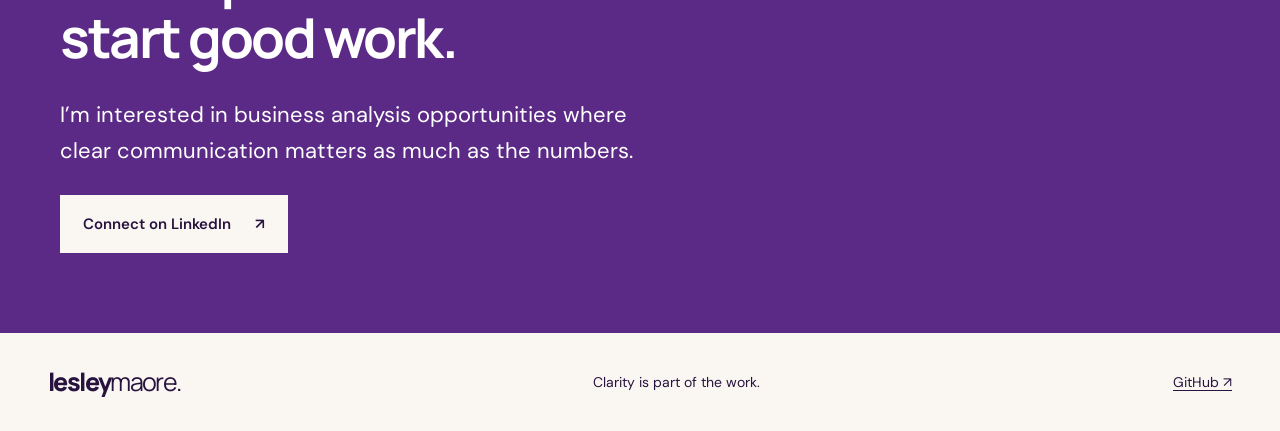
==== commit e382bca7: "Add Work dropdown linking separate project pages" ====
--- a/index.html
+++ b/index.html
@@ -1,5 +1,5 @@
-<!doctype html><html lang="en"><head><meta charset="utf-8"><meta name="viewport" content="width=device-width,initial-scale=1"><title>Business analysis & data storytelling | Lesley Maore</title><meta name="description" content="Lesley Maore’s business analysis portfolio. Clear questions, understandable evidence, and practical decisions."><meta name="theme-color" content="#28133e"><meta property="og:title" content="Business analysis & data storytelling"><meta property="og:description" content="Lesley Maore’s business analysis portfolio. Clear questions, understandable evidence, and practical decisions."><meta property="og:type" content="website"><meta property="og:url" content="https://lkmaore.github.io/"><link rel="icon" href="./assets/favicon.svg" type="image/svg+xml"><link rel="stylesheet" href="./assets/style.css"></head><body><a class="skip" href="#main">Skip to content</a><header class="site-header"><a class="wordmark" href="./index.html" aria-label="Lesley Maore home">lesley<span>maore.</span></a><nav aria-label="Main navigation"><a href="./index.html#work">Work</a><a href="./index.html#about">About</a><a href="./index.html#contact">Let’s talk <span aria-hidden="true">↗</span></a></nav></header><main id="main"><section class="hero wrap"><div class="eyebrow">BUSINESS ANALYSIS / DATA STORYTELLING</div><h1>I make data<br><em>make sense.</em></h1><div class="hero-bottom"><p>I’m Lesley Maore. I’m building a career in business analysis with one ambition: give the data a voice everyone in the room can understand.</p><a class="button" href="#work">See the story in the numbers <span aria-hidden="true">↓</span></a></div><div class="hero-note"><span>THE PERSON NEW TO THE MEETING<br>DESERVES THE FULL PICTURE, TOO.</span><span class="asterisk" aria-hidden="true">✳</span></div></section>
+<!doctype html><html lang="en"><head><meta charset="utf-8"><meta name="viewport" content="width=device-width,initial-scale=1"><title>Business analysis & data storytelling | Lesley Maore</title><meta name="description" content="Lesley Maore’s business analysis portfolio. Clear questions, understandable evidence, and practical decisions."><meta name="theme-color" content="#28133e"><meta property="og:title" content="Business analysis & data storytelling"><meta property="og:description" content="Lesley Maore’s business analysis portfolio. Clear questions, understandable evidence, and practical decisions."><meta property="og:type" content="website"><meta property="og:url" content="https://lkmaore.github.io/"><link rel="icon" href="./assets/favicon.svg" type="image/svg+xml"><link rel="stylesheet" href="./assets/style.css?v=2"></head><body><a class="skip" href="#main">Skip to content</a><header class="site-header"><a class="wordmark" href="./index.html" aria-label="Lesley Maore home">lesley<span>maore.</span></a><nav aria-label="Main navigation"><details class="work-menu"><summary>Work <span aria-hidden="true">⌄</span></summary><div class="work-options"><a href="./projects/commercial-performance/"><strong>Commercial performance</strong><span>Growing sales. Shrinking margins.</span></a><a href="./projects/delivery-performance/"><strong>Delivery reliability</strong><span>When delivery breaks the promise.</span></a><a class="all-work" href="./index.html#work">View all projects →</a></div></details><a href="./index.html#about">About</a><a href="./index.html#contact">Let’s talk <span aria-hidden="true">↗</span></a></nav></header><main id="main"><section class="hero wrap"><div class="eyebrow">BUSINESS ANALYSIS / DATA STORYTELLING</div><h1>I make data<br><em>make sense.</em></h1><div class="hero-bottom"><p>I’m Lesley Maore. I’m building a career in business analysis with one ambition: give the data a voice everyone in the room can understand.</p><a class="button" href="#work">See the story in the numbers <span aria-hidden="true">↓</span></a></div><div class="hero-note"><span>THE PERSON NEW TO THE MEETING<br>DESERVES THE FULL PICTURE, TOO.</span><span class="asterisk" aria-hidden="true">✳</span></div></section>
 <section class="manifesto"><div class="wrap"><p class="eyebrow">MY STARTING POINT</p><h2>Understanding shouldn’t<br>require a head start.</h2><p>If someone walks into a meeting without the backstory, the analysis should still make sense. I want my work to explain what happened, why it matters, and what decision comes next.</p></div></section>
 <section id="work" class="wrap section"><div class="section-head"><p class="eyebrow">SELECTED WORK / 02</p><h2>Business questions.<br>Stories worth unpacking.</h2></div><article class="featured"><div class="feature-copy"><p class="eyebrow">BUSINESS PERFORMANCE · SYNTHETIC CASE STUDY</p><h3><a href="projects/commercial-performance/">Growing sales.<br>Shrinking margins.</a></h3><p>A distributor is selling more, but gross profit is struggling to keep up. Where should management look first?</p><p class="quiet">Business framing · Performance analysis · Power BI · Decision support</p><a class="text-link" href="projects/commercial-performance/">Read the case study <span aria-hidden="true">↗</span></a></div><div class="feature-chart" aria-label="Revenue grew 21.9 percent while gross profit grew 8.1 percent, January to August 2026 versus the same months in 2025"><p class="eyebrow">THE TENSION IN TWO NUMBERS</p><div class="mini-row"><span>Revenue growth</span><strong>+21.9%</strong><div class="track"><i style="width:87.6%"></i></div></div><div class="mini-row coral"><span>Gross profit growth</span><strong>+8.1%</strong><div class="track"><i style="width:32.4%"></i></div></div><p>More sales did not translate into equally strong profit growth.</p><small>Jan–Aug 2026 vs Jan–Aug 2025 · Synthetic data</small></div></article><article class="featured" style="border-top:1px solid var(--line);margin-top:60px;padding-top:60px"><div class="feature-copy"><p class="eyebrow">SUPPLY CHAIN · PUBLIC DATA CASE STUDY</p><h3><a href="projects/delivery-performance/">When delivery<br>breaks the promise.</a></h3><p>Most orders arrive on time. Where should operations look when they don’t, and what does the customer experience tell us?</p><p class="quiet">Delivery reliability · Process analysis · Python &amp; SQL · Proposed requirements</p><a class="text-link" href="projects/delivery-performance/">Read the case study ↗</a></div><div class="feature-chart"><p class="eyebrow">ORDERS RECEIVING 1–2 STARS</p><div class="mini-row"><span>On-time deliveries</span><strong>9.3%</strong><div class="track"><i style="width:9.267%"></i></div></div><div class="mini-row coral"><span>Late deliveries</span><strong>62.4%</strong><div class="track"><i style="width:62.420%"></i></div></div><p>Late delivery is associated with a much higher share of low ratings.</p><small>Reviewed orders · Olist historical data, 2016–2018 · 0–100% scale · Association, not causation</small></div></article></section>
 <section id="about" class="wrap section about"><div><p class="eyebrow">ABOUT ME</p><h2>A voice for<br><em>the data.</em></h2></div><div><p class="large">I’m interested in the space between a spreadsheet and a decision.</p><p>My career direction is business analysis. I want to ask useful questions, make the evidence understandable, and help people decide what to do with it.</p><p>This portfolio documents that learning through practical case studies. I explain the business context, show the evidence, and stay honest about what the data cannot tell us.</p><p class="quiet">My approach: explain the terms, show the comparison, connect it to a decision.</p></div></section>
-<section id="contact" class="contact"><div class="wrap"><p class="eyebrow">LET’S TALK</p><h2>Good questions<br>start good work.</h2><p>I’m interested in business analysis opportunities where clear communication matters as much as the numbers.</p><a class="button light" href="https://www.linkedin.com/in/lesleymaore/">Connect on LinkedIn <span aria-hidden="true">↗</span></a></div></section></main><footer><a class="wordmark" href="./index.html">lesley<span>maore.</span></a><p>Clarity is part of the work.</p><a href="https://github.com/lkmaore">GitHub ↗</a></footer><script src="./assets/site.js" defer></script></body></html>+<section id="contact" class="contact"><div class="wrap"><p class="eyebrow">LET’S TALK</p><h2>Good questions<br>start good work.</h2><p>I’m interested in business analysis opportunities where clear communication matters as much as the numbers.</p><a class="button light" href="https://www.linkedin.com/in/lesleymaore/">Connect on LinkedIn <span aria-hidden="true">↗</span></a></div></section></main><footer><a class="wordmark" href="./index.html">lesley<span>maore.</span></a><p>Clarity is part of the work.</p><a href="https://github.com/lkmaore">GitHub ↗</a></footer><script src="./assets/site.js?v=2" defer></script></body></html>
--- a/assets/style.css
+++ b/assets/style.css
@@ -2,3 +2,6 @@
 :root{--ink:#28133e;--purple:#5b2a86;--coral:#f4776a;--paper:#faf7f3;--lav:#eee6f5;--muted:#665c6e;--line:#d9cfe0}*{box-sizing:border-box}html{scroll-behavior:smooth;scroll-padding-top:88px}body{margin:0;background:var(--paper);color:var(--ink);font-family:'DM Sans',Arial,sans-serif;font-size:18px;line-height:1.65}a{color:inherit;text-underline-offset:.24em}a:hover{text-decoration-thickness:2px}a:focus-visible,summary:focus-visible,button:focus-visible{outline:3px solid var(--purple);outline-offset:6px}h1,h2,h3,.wordmark{font-family:Manrope,Arial,sans-serif;line-height:1.12;letter-spacing:-.045em}h1,h2,h3,p,figure{margin-top:0}h1{font-size:clamp(58px,7.9vw,112px);font-weight:800;margin-bottom:36px}h2{font-size:clamp(34px,4.3vw,60px);font-weight:700;margin-bottom:28px}h3{font-size:27px;letter-spacing:-.035em}em{color:var(--purple);font-style:normal}p{margin-bottom:1.15em}strong{font-weight:700}.wrap{width:min(1160px,calc(100% - 96px));margin-inline:auto}.site-header{padding:27px 48px;display:flex;align-items:center;justify-content:space-between;max-width:1440px;margin:auto;border-bottom:1px solid var(--line)}.wordmark{text-decoration:none;font-size:25px;font-weight:800;letter-spacing:-.065em}.wordmark span{font-weight:400}.site-header nav{display:flex;gap:35px;font-size:15px;font-weight:600}.site-header nav a{text-decoration:none}.site-header nav a:hover{color:var(--purple)}.skip{position:absolute;left:15px;top:-100px;background:white;z-index:20;padding:12px}.skip:focus{top:10px}.eyebrow{font-size:12px;font-weight:700;letter-spacing:.13em;line-height:1.6;margin-bottom:24px}.hero{padding-block:70px 45px;position:relative}.hero h1{max-width:950px}.hero-bottom{display:flex;align-items:center;gap:65px}.hero-bottom p{max-width:580px;font-size:21px;line-height:1.55;margin:0}.button{display:inline-flex;align-items:center;justify-content:space-between;gap:24px;background:var(--ink);color:white;padding:17px 23px;font-size:15px;text-decoration:none;font-weight:600;min-height:54px}.button:hover{background:var(--purple)}.hero-note{display:flex;align-items:center;justify-content:space-between;border-top:1px solid var(--line);margin-top:54px;padding-top:25px;font-size:10px;letter-spacing:.1em;font-weight:700}.asterisk{font-size:75px;color:var(--coral);line-height:1}.manifesto{background:var(--ink);color:var(--paper);padding-block:76px}.manifesto .wrap{display:grid;grid-template-columns:1fr 1.4fr;column-gap:80px}.manifesto .eyebrow{grid-column:1/-1;color:#d4c2e4}.manifesto h2{font-size:45px;margin:0}.manifesto p:last-child{font-size:23px;line-height:1.5;margin:0;color:#e4d8eb}.section{padding-block:92px}.section-head{margin-bottom:45px}.featured{display:grid;grid-template-columns:1.1fr 1fr;gap:65px;align-items:center}.feature-copy h3{font-size:48px;margin-bottom:25px}.feature-copy h3 a{text-decoration:none}.feature-copy>p:not(.eyebrow){max-width:500px}.quiet{font-size:15px;color:var(--muted)}.text-link{font-weight:700;font-size:16px}.feature-chart{background:var(--lav);padding:36px 38px}.feature-chart>p:not(.eyebrow){font-size:19px;margin:32px 0 16px}.feature-chart small,figcaption{font-size:13px;line-height:1.6;color:var(--muted)}.mini-row{display:grid;grid-template-columns:1fr auto;gap:8px;margin:25px 0}.mini-row strong{font-size:31px;line-height:1}.mini-row span{font-size:15px}.track{height:13px;background:#d9cee3;grid-column:1/-1;margin:13px 0 0;overflow:hidden}.track i{height:100%;display:block;background:var(--purple)}.coral .track i{background:var(--coral)}.about{display:grid;grid-template-columns:1fr 1.4fr;gap:80px;border-top:1px solid var(--line)}.large{font-size:25px;line-height:1.5}.contact{padding-block:80px;background:var(--purple);color:white}.contact p:not(.eyebrow){max-width:590px;font-size:22px}.light{background:var(--paper);color:var(--ink)}.light:hover{background:var(--lav)}footer{display:flex;justify-content:space-between;gap:25px;align-items:center;padding:35px 48px;font-size:14px}footer p{margin:0}.case-hero{padding-block:44px 50px}.back{font-size:14px;display:inline-block;margin-bottom:46px}.case-hero h1{font-size:clamp(52px,7vw,96px)}.dek{font-size:26px;max-width:760px;line-height:1.5}.case-meta{display:flex;flex-wrap:wrap;gap:12px 28px;font-size:13px;color:var(--muted);border-top:1px solid var(--line);padding-top:24px}.case-nav{position:sticky;top:0;z-index:5;display:flex;justify-content:center;gap:40px;background:var(--paper);border-block:1px solid var(--line);padding:16px;font-size:14px}.case-nav a{text-decoration:none;font-weight:700}.prose{max-width:890px}blockquote{border-left:4px solid var(--coral);margin:36px 0;padding:12px 0 12px 28px;font-size:28px;font-weight:600;line-height:1.5}blockquote cite{display:block;font-size:13px;color:var(--muted);font-style:normal;font-weight:400;margin-top:16px}.summary-band{background:var(--ink);color:var(--paper);padding:65px 0}.summary-band .wrap{max-width:950px}.summary-band h2{color:#ffb4a8}.summary-band p:last-child{font-size:23px;max-width:900px;margin-bottom:0}.deliverables{display:grid;grid-template-columns:repeat(3,1fr);gap:40px}.number{display:block;color:var(--purple);font-size:13px;font-weight:700;letter-spacing:.1em;margin-bottom:25px}.deliverables p{font-size:17px}.deliverables h3{font-size:26px}details{border-top:1px solid var(--line);border-bottom:1px solid var(--line);padding:22px 0;margin:20px 0}details+details{border-top:0;margin-top:-20px}summary{cursor:pointer;font-weight:700;font-size:18px;list-style-position:outside;margin-left:20px;padding-left:8px}details[open] summary{margin-bottom:24px}details p,details dl{max-width:880px}dl{display:grid;grid-template-columns:160px 1fr;gap:15px 30px}dt{font-weight:700}dd{margin:0}.glossary{margin-top:44px}.findings{padding-top:0}.finding{display:grid;grid-template-columns:1fr 1fr;gap:80px;align-items:center;padding-block:74px;border-top:1px solid var(--line)}.finding h2{font-size:43px}.finding h3{font-size:19px;margin-top:28px;margin-bottom:12px;letter-spacing:0}.finding-text p{font-size:18px}.retained{padding:36px;background:var(--lav);margin:0}.retained>div{margin-block:26px 36px}.retained span{font-size:15px;display:block}.retained strong{display:block;font-size:40px;letter-spacing:-.04em}.retained .track{height:20px}.retained figcaption{border-top:1px solid #ccbdd6;padding-top:18px}.stack{display:block}.stack .finding-text{max-width:790px}.monthly{margin:40px 0 24px;background:#fff;padding:30px 35px}.monthly figcaption strong{display:block;font-size:23px;color:var(--ink);margin-bottom:4px}.monthly figcaption span{font-size:14px}.legend{display:flex;gap:25px;font-size:13px;margin:20px 0}.legend span{display:flex;align-items:center;gap:8px}.legend i{width:11px;height:11px;background:var(--purple);display:inline-block}.legend i.coral{background:var(--coral)}.plot{display:flex;height:275px;padding-top:5px}.axis{width:35px;display:flex;flex-direction:column;justify-content:space-between;height:240px;font-size:12px;color:var(--muted);transform:translateY(-9px)}.months{display:flex;flex:1;justify-content:space-around;height:240px;background:repeating-linear-gradient(to top,#e9e3ec 0px,#e9e3ec 1px,transparent 1px,transparent 60px);border-bottom:1px solid var(--muted)}.month{width:9%;height:100%;text-align:center;font-size:13px}.bars{height:100%;display:flex;align-items:flex-end;justify-content:center;gap:4px}.bar{width:40%;background:var(--purple);min-height:1px}.budget{background:var(--coral)}.month>span{display:block;margin-top:7px}.table-scroll{overflow:auto}table{width:100%;border-collapse:collapse;font-size:14px}caption{text-align:left;margin-bottom:12px;color:var(--muted)}th,td{padding:11px 12px;text-align:right;border-bottom:1px solid var(--line);white-space:nowrap}th:first-child{text-align:left}.big-stat{border-block:1px solid var(--purple);padding:40px 0}.big-stat>span{font-size:12px;letter-spacing:.08em;font-weight:700}.big-stat strong{display:block;font-size:105px;color:var(--purple);line-height:1.4;letter-spacing:-.07em}.big-stat strong span{font-size:58px}.big-stat p{max-width:320px;font-size:16px}.decisions{background:var(--ink);color:var(--paper)}.decisions .eyebrow,.decisions .action>span{color:#ffb4a8}.intro{max-width:800px;font-size:21px}.action{display:grid;grid-template-columns:55px 1fr;gap:30px;border-top:1px solid #604975;padding-block:30px;max-width:950px}.action>span{font-weight:700}.action h3{font-size:27px}.action p{font-size:18px;color:#e6dced}.decision-request{max-width:950px;border-top:1px solid #604975;padding-top:28px;font-size:22px}.requirements{display:grid;grid-template-columns:repeat(3,1fr);gap:35px;margin:45px 0}.requirements article{border-top:3px solid var(--coral);padding-top:25px}.requirements h3{font-size:25px;line-height:1.3}.requirements p{font-size:16px}.evidence{border-top:1px solid var(--line);padding-top:75px}.evidence>p:not(.eyebrow){max-width:780px}.resource-links{margin:40px 0}.resource-links a{display:grid;grid-template-columns:180px 1fr;gap:8px 30px;text-decoration:none;padding:25px 0;border-top:1px solid var(--line)}.resource-links a:hover strong{text-decoration:underline}.resource-links span{font-size:11px;letter-spacing:.08em}.resource-links strong{font-size:23px;line-height:1.4}.resource-links small{grid-column:2;font-size:14px;color:var(--muted)}.closing{padding-block:30px 90px}.closing p:not(.eyebrow){max-width:660px;font-size:21px}.closing h2{color:var(--purple)}
 @media(min-width:1450px){.hero{padding-block:85px 55px}}@media(max-width:900px){.wrap{width:calc(100% - 48px)}.site-header{padding:22px 24px}.hero-bottom{gap:28px;align-items:flex-start;flex-direction:column}.manifesto .wrap,.about{gap:30px}.featured{gap:28px}.feature-copy h3{font-size:38px}.feature-chart{padding:25px}.finding{gap:35px}.finding h2{font-size:35px}.big-stat strong{font-size:85px}.requirements{grid-template-columns:1fr}.deliverables{gap:25px}.deliverables h3{font-size:23px}}
 @media(max-width:620px){body{font-size:17px}.wrap{width:calc(100% - 40px)}.site-header{padding:20px}.wordmark{font-size:22px}.site-header nav{gap:18px;font-size:13px}.hero{padding-block:48px 30px}.hero h1{font-size:58px;letter-spacing:-.065em}.hero-bottom p{font-size:19px}.hero-note{margin-top:35px}.manifesto{padding-block:48px}.manifesto .wrap,.about,.featured,.finding,.deliverables{display:block}.manifesto h2{font-size:35px;margin-bottom:24px}.manifesto p:last-child{font-size:20px}.section{padding-block:56px}.section-head{margin-bottom:32px}.featured .feature-copy{margin-bottom:34px}.feature-copy h3{font-size:40px}.about>div:first-child{margin-bottom:30px}.large{font-size:23px}.contact{padding-block:50px}footer{padding:26px 20px;flex-wrap:wrap}footer p{display:none}.case-hero{padding-block:30px}.case-hero h1{font-size:51px}.back{margin-bottom:30px}.dek{font-size:22px}.case-meta{gap:8px}.case-nav{gap:20px;font-size:12px;padding:15px 10px}.prose blockquote{font-size:23px;padding-left:20px}.summary-band{padding-block:45px}.summary-band p:last-child{font-size:20px}.deliverables>div{margin-bottom:30px}.number{margin-bottom:18px}dl{display:block}dt{margin-top:20px}dd{margin-top:5px}.finding{padding-block:45px}.finding-text{margin-bottom:32px}.finding h2{font-size:36px}.retained{padding:25px}.big-stat{padding:25px 0}.big-stat strong{font-size:90px}.monthly{padding:20px 14px}.monthly figcaption strong{font-size:21px}.plot{height:230px}.axis,.months{height:195px}.months{background-size:auto 48.75px;background-image:linear-gradient(to top,#e9e3ec 1px,transparent 1px)}.bars{gap:2px}.month{font-size:11px}.action{gap:12px;grid-template-columns:30px 1fr}.action h3{font-size:24px}.resource-links a{display:block}.resource-links span,.resource-links strong,.resource-links small{display:block;margin-bottom:9px}.resource-links strong{font-size:22px}.closing{padding-bottom:55px}.intro{font-size:19px}.feature-chart small{font-size:12px}}@media(prefers-reduced-motion:reduce){html{scroll-behavior:auto}}@media print{.site-header,.case-nav,footer,.button{display:none}details:not([open]){display:block}body{font-size:12pt}h1{font-size:38pt}h2{font-size:25pt}.wrap{width:100%}.section,.finding{padding-block:25px}.finding,.featured{break-inside:avoid}.decisions,.summary-band,.manifesto{background:white;color:#28133e}.decisions p{color:#28133e}.hero-note{display:none}}
+
+/* Project navigation: native disclosure supports touch and keyboard. */
+.site-header{position:relative;z-index:10}.site-header nav{align-items:center}.work-menu{position:relative;border:0;padding:0;margin:0}.work-menu summary{display:flex;align-items:center;gap:7px;list-style:none;margin:0;padding:0;font:inherit;cursor:pointer}.work-menu summary::-webkit-details-marker{display:none}.work-menu[open] summary{margin:0;color:var(--purple)}.work-menu summary>span{transition:transform .15s}.work-menu[open] summary>span{transform:rotate(180deg)}.work-options{position:absolute;top:calc(100% + 18px);right:0;width:330px;padding:10px;background:var(--paper);border:1px solid var(--line);box-shadow:0 12px 30px #28133e20}.site-header .work-options a{display:block;padding:14px 16px;white-space:normal}.work-options a strong{display:block;font-size:15px}.work-options a span{display:block;font-size:13px;font-weight:400;color:var(--muted);margin-top:4px}.work-options a:hover,.work-options a:focus-visible,.work-options a[aria-current="page"]{background:var(--lav)}.work-options .all-work{border-top:1px solid var(--line);font-size:13px;margin-top:6px}@media(max-width:620px){.work-menu{position:static}.work-options{top:calc(100% - 8px);left:20px;right:20px;width:auto}.work-menu summary{font-size:13px}}@media print{.work-options{display:none}}
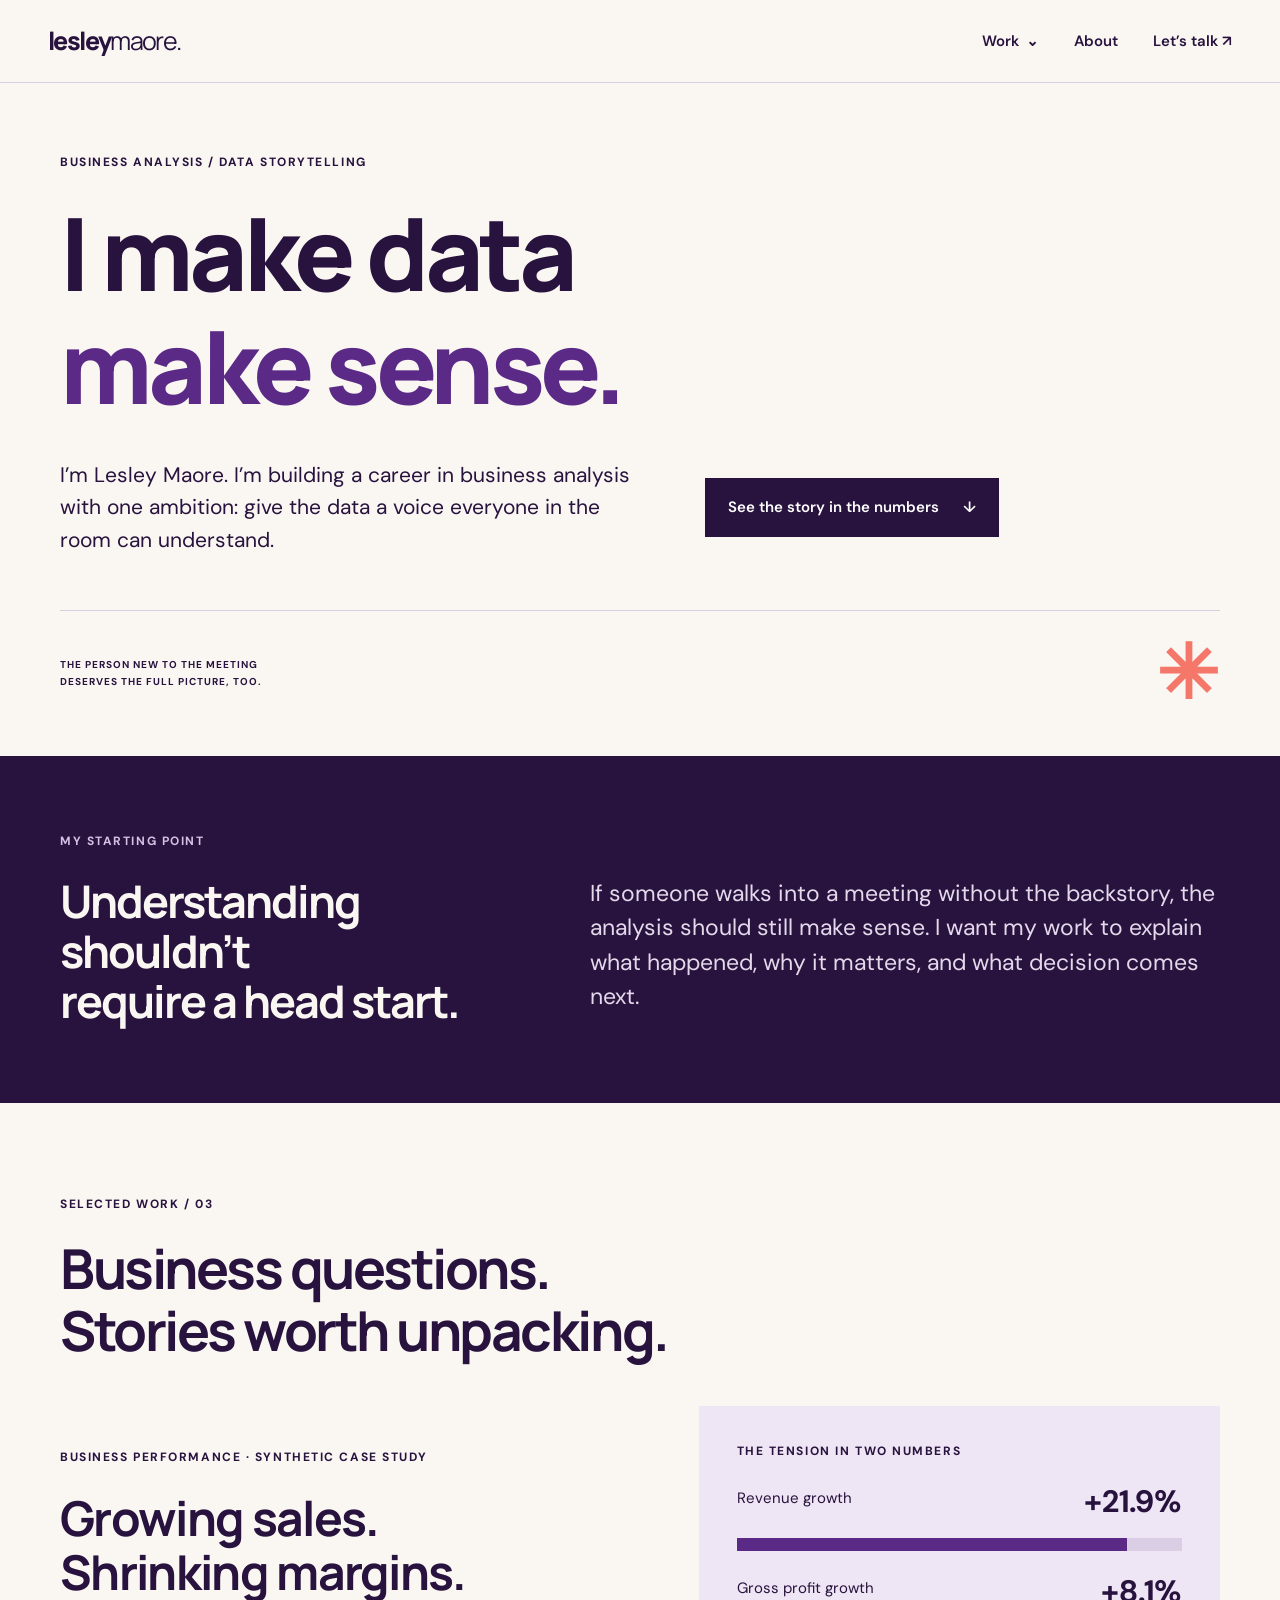
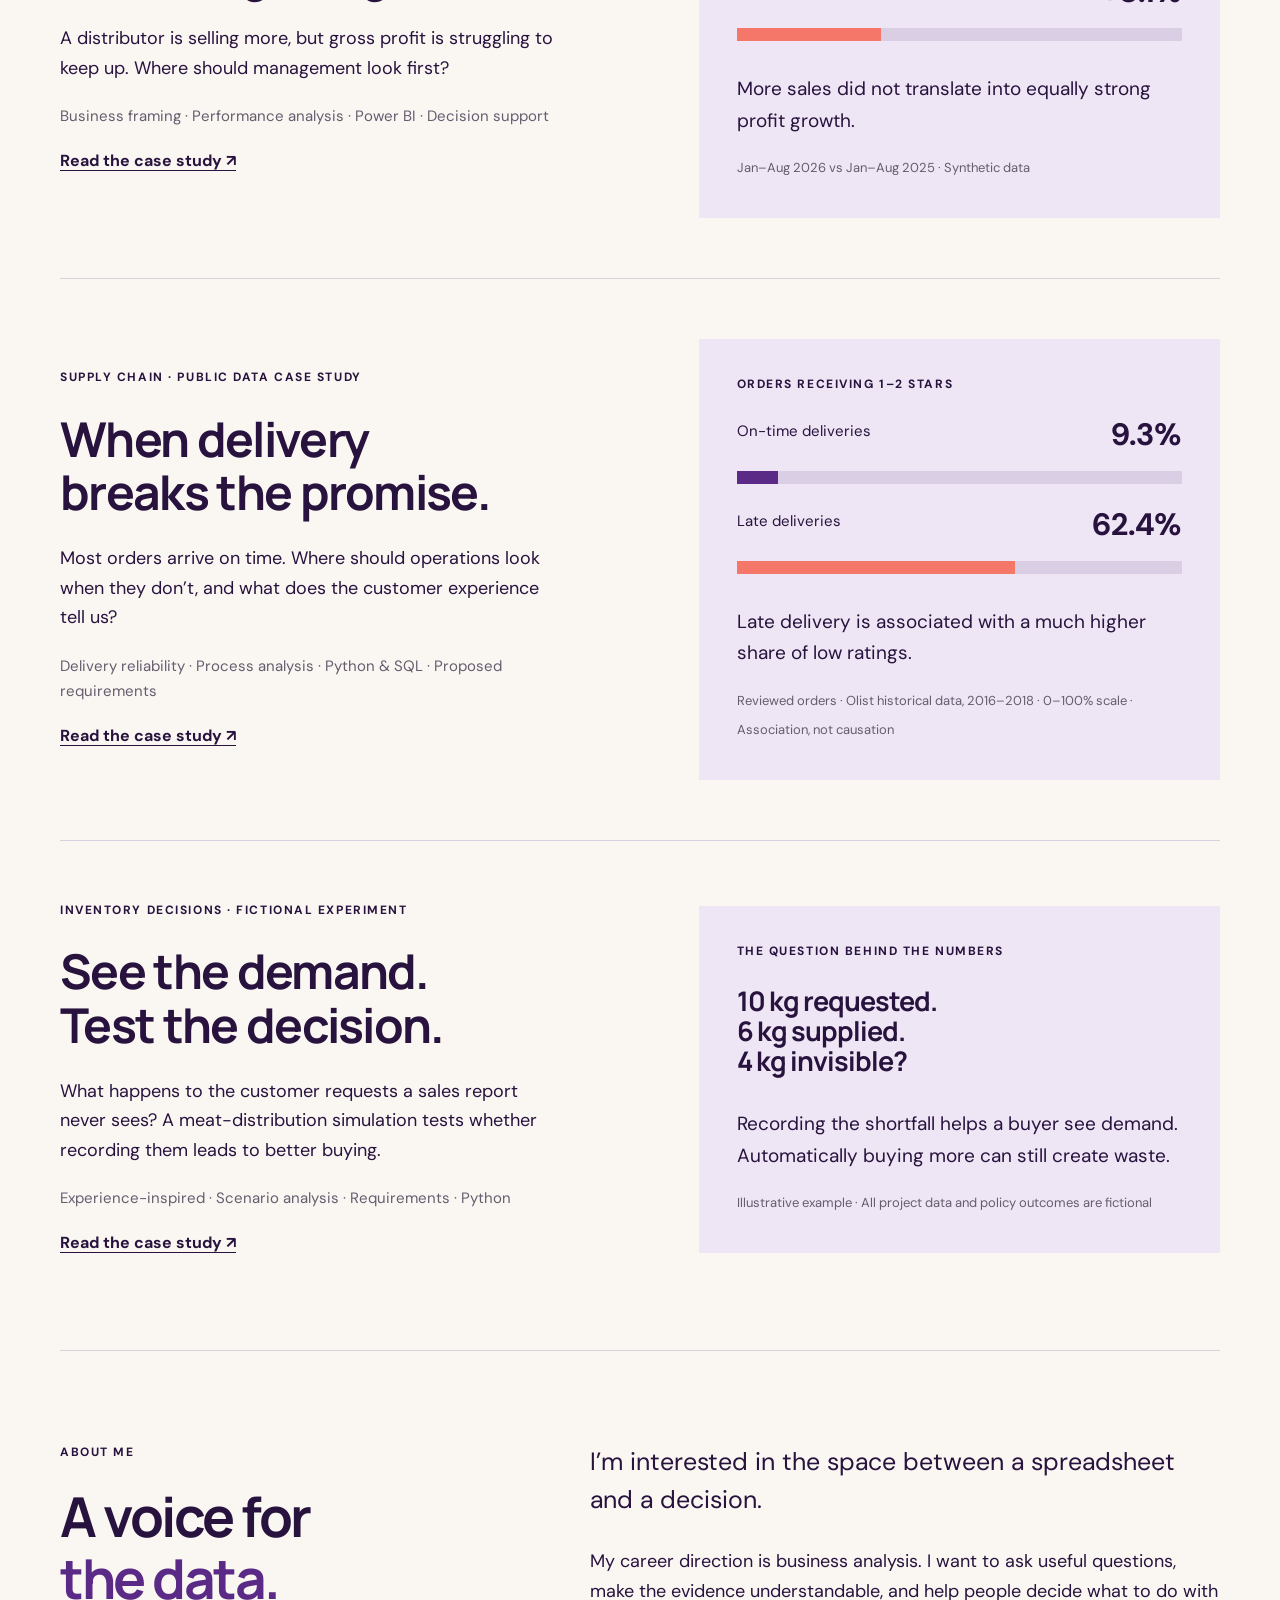
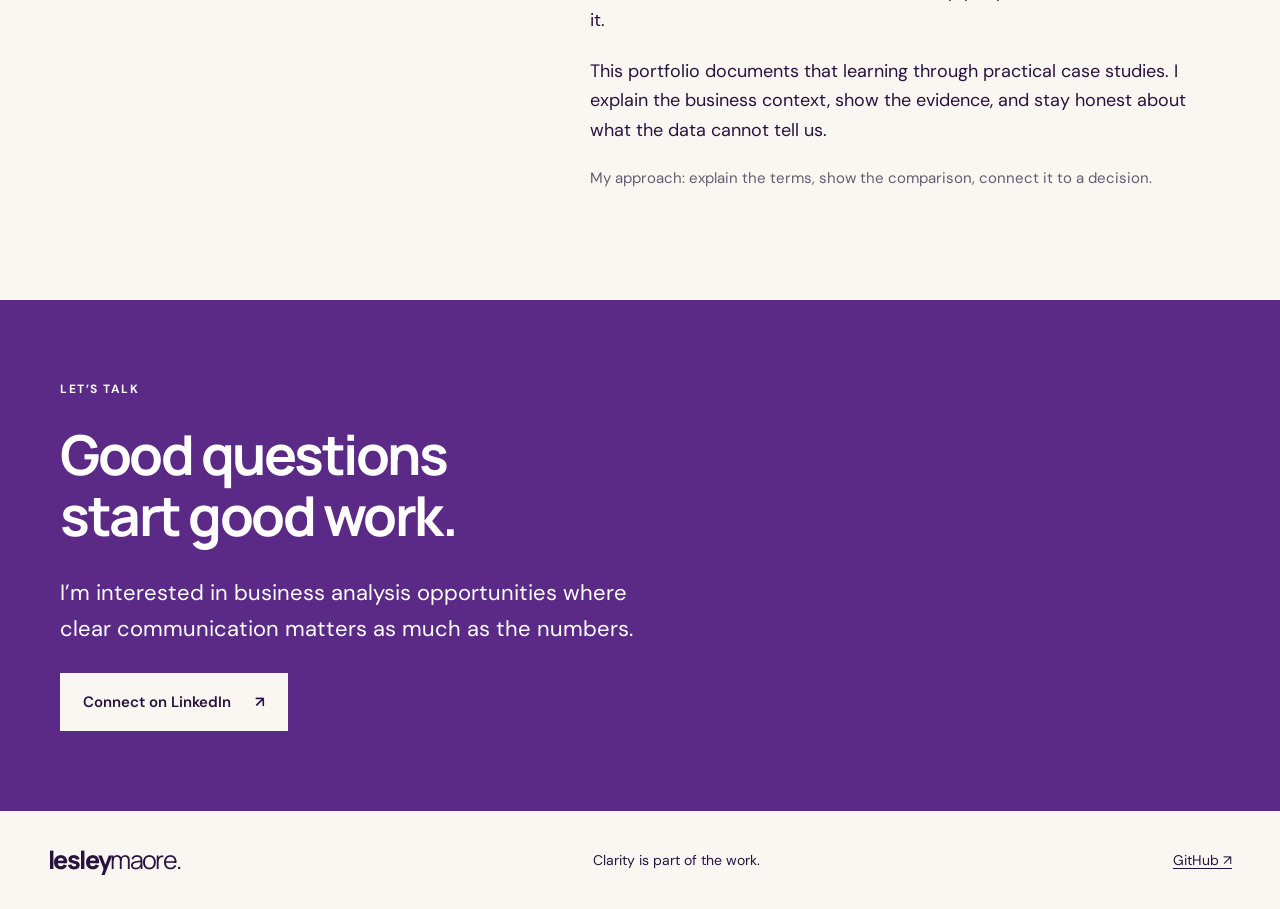
==== commit 640bf090: "Add inventory decision case with synthetic experiment and CV context" ====
--- a/index.html
+++ b/index.html
@@ -1,5 +1,5 @@
-<!doctype html><html lang="en"><head><meta charset="utf-8"><meta name="viewport" content="width=device-width,initial-scale=1"><title>Business analysis & data storytelling | Lesley Maore</title><meta name="description" content="Lesley Maore’s business analysis portfolio. Clear questions, understandable evidence, and practical decisions."><meta name="theme-color" content="#28133e"><meta property="og:title" content="Business analysis & data storytelling"><meta property="og:description" content="Lesley Maore’s business analysis portfolio. Clear questions, understandable evidence, and practical decisions."><meta property="og:type" content="website"><meta property="og:url" content="https://lkmaore.github.io/"><link rel="icon" href="./assets/favicon.svg" type="image/svg+xml"><link rel="stylesheet" href="./assets/style.css?v=2"></head><body><a class="skip" href="#main">Skip to content</a><header class="site-header"><a class="wordmark" href="./index.html" aria-label="Lesley Maore home">lesley<span>maore.</span></a><nav aria-label="Main navigation"><details class="work-menu"><summary>Work <span aria-hidden="true">⌄</span></summary><div class="work-options"><a href="./projects/commercial-performance/"><strong>Commercial performance</strong><span>Growing sales. Shrinking margins.</span></a><a href="./projects/delivery-performance/"><strong>Delivery reliability</strong><span>When delivery breaks the promise.</span></a><a class="all-work" href="./index.html#work">View all projects →</a></div></details><a href="./index.html#about">About</a><a href="./index.html#contact">Let’s talk <span aria-hidden="true">↗</span></a></nav></header><main id="main"><section class="hero wrap"><div class="eyebrow">BUSINESS ANALYSIS / DATA STORYTELLING</div><h1>I make data<br><em>make sense.</em></h1><div class="hero-bottom"><p>I’m Lesley Maore. I’m building a career in business analysis with one ambition: give the data a voice everyone in the room can understand.</p><a class="button" href="#work">See the story in the numbers <span aria-hidden="true">↓</span></a></div><div class="hero-note"><span>THE PERSON NEW TO THE MEETING<br>DESERVES THE FULL PICTURE, TOO.</span><span class="asterisk" aria-hidden="true">✳</span></div></section>
+<!doctype html><html lang="en"><head><meta charset="utf-8"><meta name="viewport" content="width=device-width,initial-scale=1"><title>Business analysis & data storytelling | Lesley Maore</title><meta name="description" content="Lesley Maore’s business analysis portfolio. Clear questions, understandable evidence, and practical decisions."><meta name="theme-color" content="#28133e"><meta property="og:title" content="Business analysis & data storytelling"><meta property="og:description" content="Lesley Maore’s business analysis portfolio. Clear questions, understandable evidence, and practical decisions."><meta property="og:type" content="website"><meta property="og:url" content="https://lkmaore.github.io/"><link rel="icon" href="./assets/favicon.svg" type="image/svg+xml"><link rel="stylesheet" href="./assets/style.css?v=2"></head><body><a class="skip" href="#main">Skip to content</a><header class="site-header"><a class="wordmark" href="./index.html" aria-label="Lesley Maore home">lesley<span>maore.</span></a><nav aria-label="Main navigation"><details class="work-menu"><summary>Work <span aria-hidden="true">⌄</span></summary><div class="work-options"><a href="./projects/commercial-performance/"><strong>Commercial performance</strong><span>Growing sales. Shrinking margins.</span></a><a href="./projects/delivery-performance/"><strong>Delivery reliability</strong><span>When delivery breaks the promise.</span></a><a href="./projects/invisible-demand/"><strong>Inventory decisions</strong><span>See the demand. Test the decision.</span></a><a class="all-work" href="./index.html#work">View all projects →</a></div></details><a href="./index.html#about">About</a><a href="./index.html#contact">Let’s talk <span aria-hidden="true">↗</span></a></nav></header><main id="main"><section class="hero wrap"><div class="eyebrow">BUSINESS ANALYSIS / DATA STORYTELLING</div><h1>I make data<br><em>make sense.</em></h1><div class="hero-bottom"><p>I’m Lesley Maore. I’m building a career in business analysis with one ambition: give the data a voice everyone in the room can understand.</p><a class="button" href="#work">See the story in the numbers <span aria-hidden="true">↓</span></a></div><div class="hero-note"><span>THE PERSON NEW TO THE MEETING<br>DESERVES THE FULL PICTURE, TOO.</span><span class="asterisk" aria-hidden="true">✳</span></div></section>
 <section class="manifesto"><div class="wrap"><p class="eyebrow">MY STARTING POINT</p><h2>Understanding shouldn’t<br>require a head start.</h2><p>If someone walks into a meeting without the backstory, the analysis should still make sense. I want my work to explain what happened, why it matters, and what decision comes next.</p></div></section>
-<section id="work" class="wrap section"><div class="section-head"><p class="eyebrow">SELECTED WORK / 02</p><h2>Business questions.<br>Stories worth unpacking.</h2></div><article class="featured"><div class="feature-copy"><p class="eyebrow">BUSINESS PERFORMANCE · SYNTHETIC CASE STUDY</p><h3><a href="projects/commercial-performance/">Growing sales.<br>Shrinking margins.</a></h3><p>A distributor is selling more, but gross profit is struggling to keep up. Where should management look first?</p><p class="quiet">Business framing · Performance analysis · Power BI · Decision support</p><a class="text-link" href="projects/commercial-performance/">Read the case study <span aria-hidden="true">↗</span></a></div><div class="feature-chart" aria-label="Revenue grew 21.9 percent while gross profit grew 8.1 percent, January to August 2026 versus the same months in 2025"><p class="eyebrow">THE TENSION IN TWO NUMBERS</p><div class="mini-row"><span>Revenue growth</span><strong>+21.9%</strong><div class="track"><i style="width:87.6%"></i></div></div><div class="mini-row coral"><span>Gross profit growth</span><strong>+8.1%</strong><div class="track"><i style="width:32.4%"></i></div></div><p>More sales did not translate into equally strong profit growth.</p><small>Jan–Aug 2026 vs Jan–Aug 2025 · Synthetic data</small></div></article><article class="featured" style="border-top:1px solid var(--line);margin-top:60px;padding-top:60px"><div class="feature-copy"><p class="eyebrow">SUPPLY CHAIN · PUBLIC DATA CASE STUDY</p><h3><a href="projects/delivery-performance/">When delivery<br>breaks the promise.</a></h3><p>Most orders arrive on time. Where should operations look when they don’t, and what does the customer experience tell us?</p><p class="quiet">Delivery reliability · Process analysis · Python &amp; SQL · Proposed requirements</p><a class="text-link" href="projects/delivery-performance/">Read the case study ↗</a></div><div class="feature-chart"><p class="eyebrow">ORDERS RECEIVING 1–2 STARS</p><div class="mini-row"><span>On-time deliveries</span><strong>9.3%</strong><div class="track"><i style="width:9.267%"></i></div></div><div class="mini-row coral"><span>Late deliveries</span><strong>62.4%</strong><div class="track"><i style="width:62.420%"></i></div></div><p>Late delivery is associated with a much higher share of low ratings.</p><small>Reviewed orders · Olist historical data, 2016–2018 · 0–100% scale · Association, not causation</small></div></article></section>
+<section id="work" class="wrap section"><div class="section-head"><p class="eyebrow">SELECTED WORK / 03</p><h2>Business questions.<br>Stories worth unpacking.</h2></div><article class="featured"><div class="feature-copy"><p class="eyebrow">BUSINESS PERFORMANCE · SYNTHETIC CASE STUDY</p><h3><a href="projects/commercial-performance/">Growing sales.<br>Shrinking margins.</a></h3><p>A distributor is selling more, but gross profit is struggling to keep up. Where should management look first?</p><p class="quiet">Business framing · Performance analysis · Power BI · Decision support</p><a class="text-link" href="projects/commercial-performance/">Read the case study <span aria-hidden="true">↗</span></a></div><div class="feature-chart" aria-label="Revenue grew 21.9 percent while gross profit grew 8.1 percent, January to August 2026 versus the same months in 2025"><p class="eyebrow">THE TENSION IN TWO NUMBERS</p><div class="mini-row"><span>Revenue growth</span><strong>+21.9%</strong><div class="track"><i style="width:87.6%"></i></div></div><div class="mini-row coral"><span>Gross profit growth</span><strong>+8.1%</strong><div class="track"><i style="width:32.4%"></i></div></div><p>More sales did not translate into equally strong profit growth.</p><small>Jan–Aug 2026 vs Jan–Aug 2025 · Synthetic data</small></div></article><article class="featured" style="border-top:1px solid var(--line);margin-top:60px;padding-top:60px"><div class="feature-copy"><p class="eyebrow">SUPPLY CHAIN · PUBLIC DATA CASE STUDY</p><h3><a href="projects/delivery-performance/">When delivery<br>breaks the promise.</a></h3><p>Most orders arrive on time. Where should operations look when they don’t, and what does the customer experience tell us?</p><p class="quiet">Delivery reliability · Process analysis · Python &amp; SQL · Proposed requirements</p><a class="text-link" href="projects/delivery-performance/">Read the case study ↗</a></div><div class="feature-chart"><p class="eyebrow">ORDERS RECEIVING 1–2 STARS</p><div class="mini-row"><span>On-time deliveries</span><strong>9.3%</strong><div class="track"><i style="width:9.267%"></i></div></div><div class="mini-row coral"><span>Late deliveries</span><strong>62.4%</strong><div class="track"><i style="width:62.420%"></i></div></div><p>Late delivery is associated with a much higher share of low ratings.</p><small>Reviewed orders · Olist historical data, 2016–2018 · 0–100% scale · Association, not causation</small></div></article><article class="featured" style="border-top:1px solid var(--line);margin-top:60px;padding-top:60px"><div class="feature-copy"><p class="eyebrow">INVENTORY DECISIONS · FICTIONAL EXPERIMENT</p><h3><a href="projects/invisible-demand/">See the demand.<br>Test the decision.</a></h3><p>What happens to the customer requests a sales report never sees? A meat-distribution simulation tests whether recording them leads to better buying.</p><p class="quiet">Experience-inspired · Scenario analysis · Requirements · Python</p><a class="text-link" href="projects/invisible-demand/">Read the case study ↗</a></div><div class="feature-chart"><p class="eyebrow">THE QUESTION BEHIND THE NUMBERS</p><h3>10 kg requested.<br>6 kg supplied.<br>4 kg invisible?</h3><p>Recording the shortfall helps a buyer see demand. Automatically buying more can still create waste.</p><small>Illustrative example · All project data and policy outcomes are fictional</small></div></article></section>
 <section id="about" class="wrap section about"><div><p class="eyebrow">ABOUT ME</p><h2>A voice for<br><em>the data.</em></h2></div><div><p class="large">I’m interested in the space between a spreadsheet and a decision.</p><p>My career direction is business analysis. I want to ask useful questions, make the evidence understandable, and help people decide what to do with it.</p><p>This portfolio documents that learning through practical case studies. I explain the business context, show the evidence, and stay honest about what the data cannot tell us.</p><p class="quiet">My approach: explain the terms, show the comparison, connect it to a decision.</p></div></section>
 <section id="contact" class="contact"><div class="wrap"><p class="eyebrow">LET’S TALK</p><h2>Good questions<br>start good work.</h2><p>I’m interested in business analysis opportunities where clear communication matters as much as the numbers.</p><a class="button light" href="https://www.linkedin.com/in/lesleymaore/">Connect on LinkedIn <span aria-hidden="true">↗</span></a></div></section></main><footer><a class="wordmark" href="./index.html">lesley<span>maore.</span></a><p>Clarity is part of the work.</p><a href="https://github.com/lkmaore">GitHub ↗</a></footer><script src="./assets/site.js?v=2" defer></script></body></html>
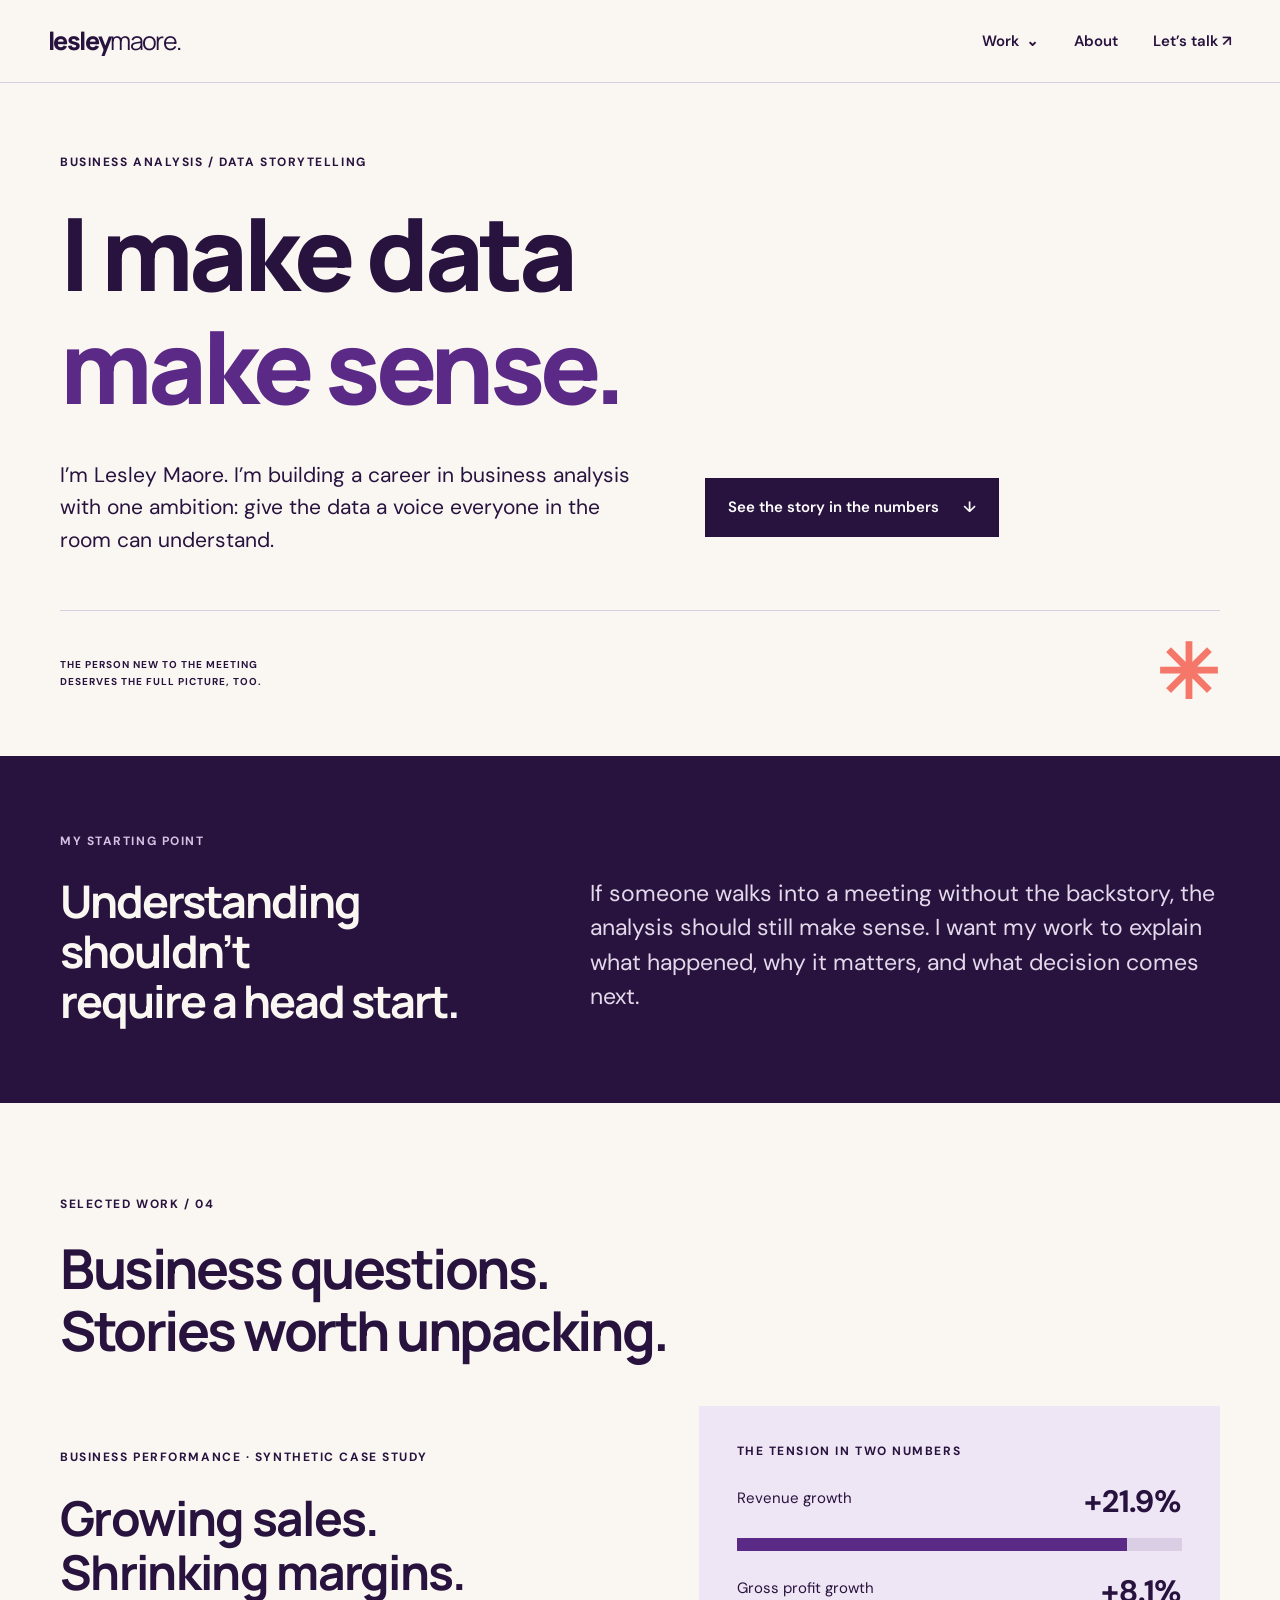
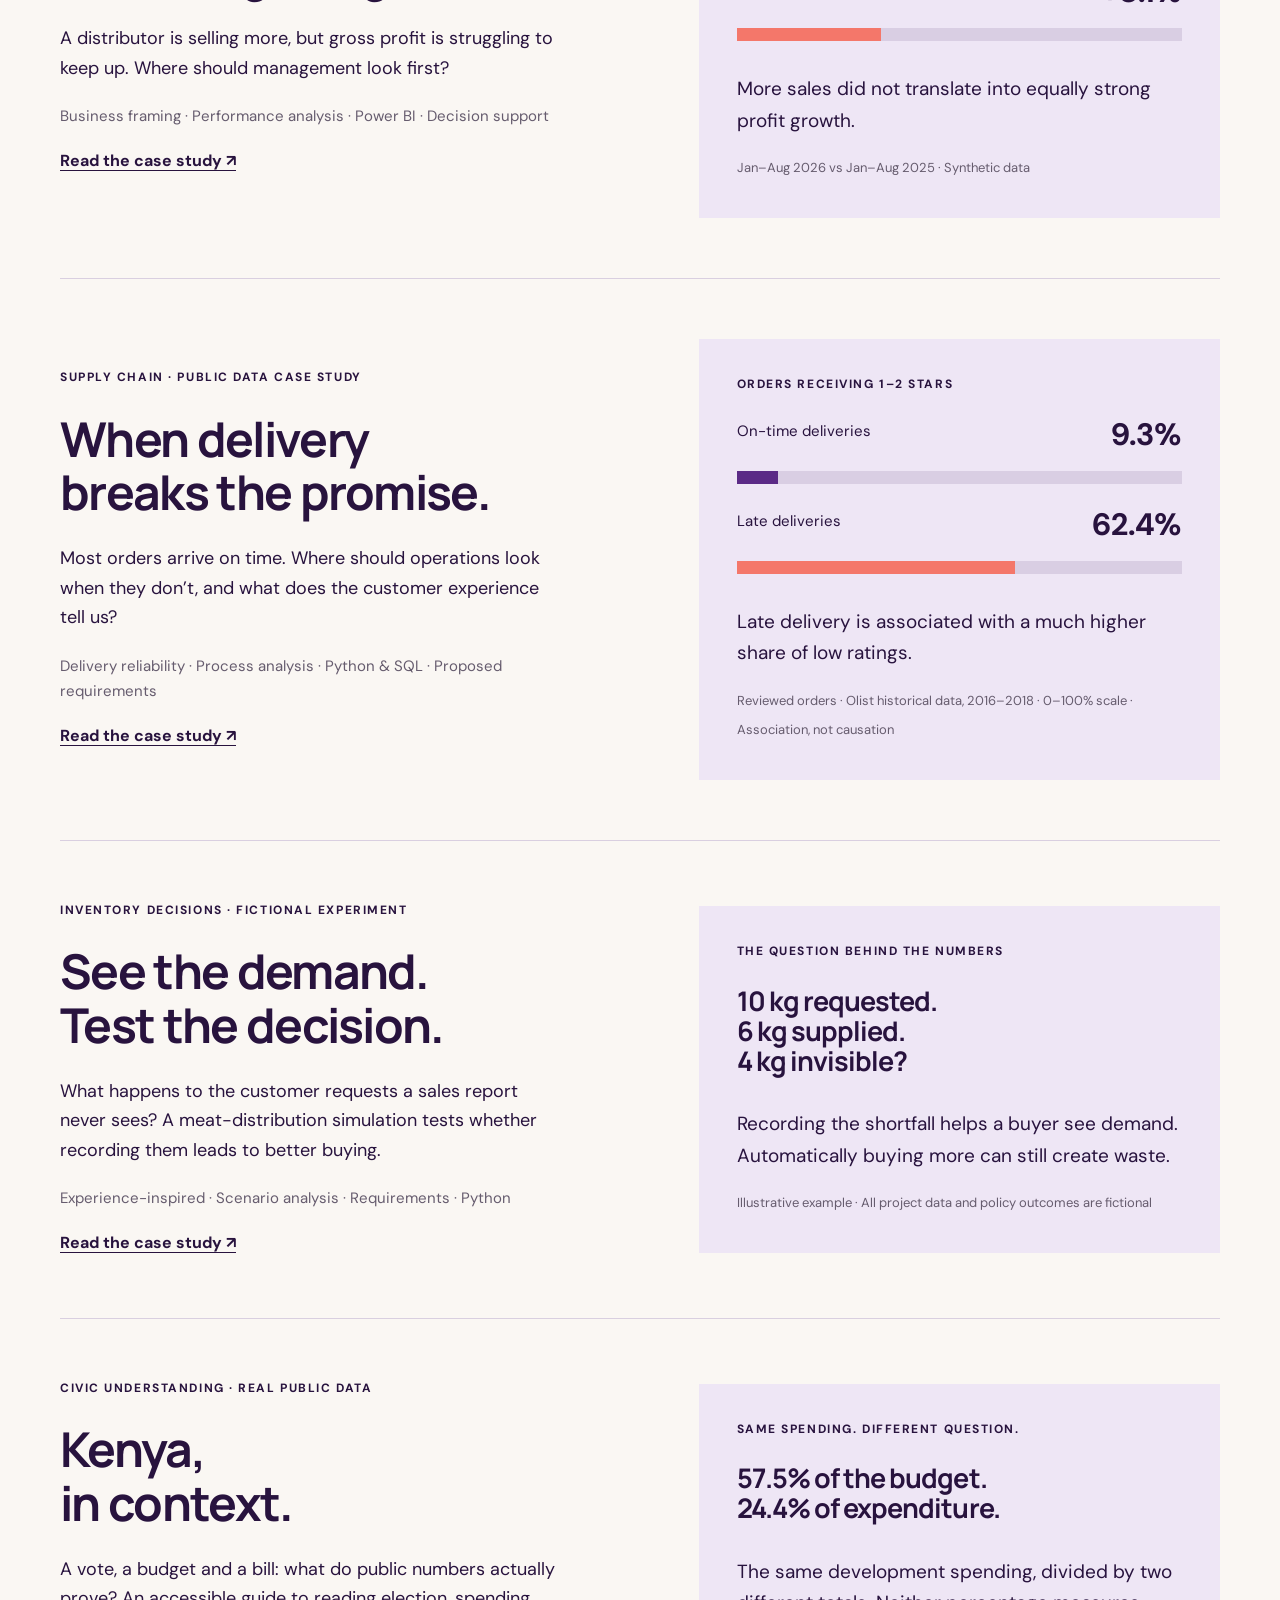
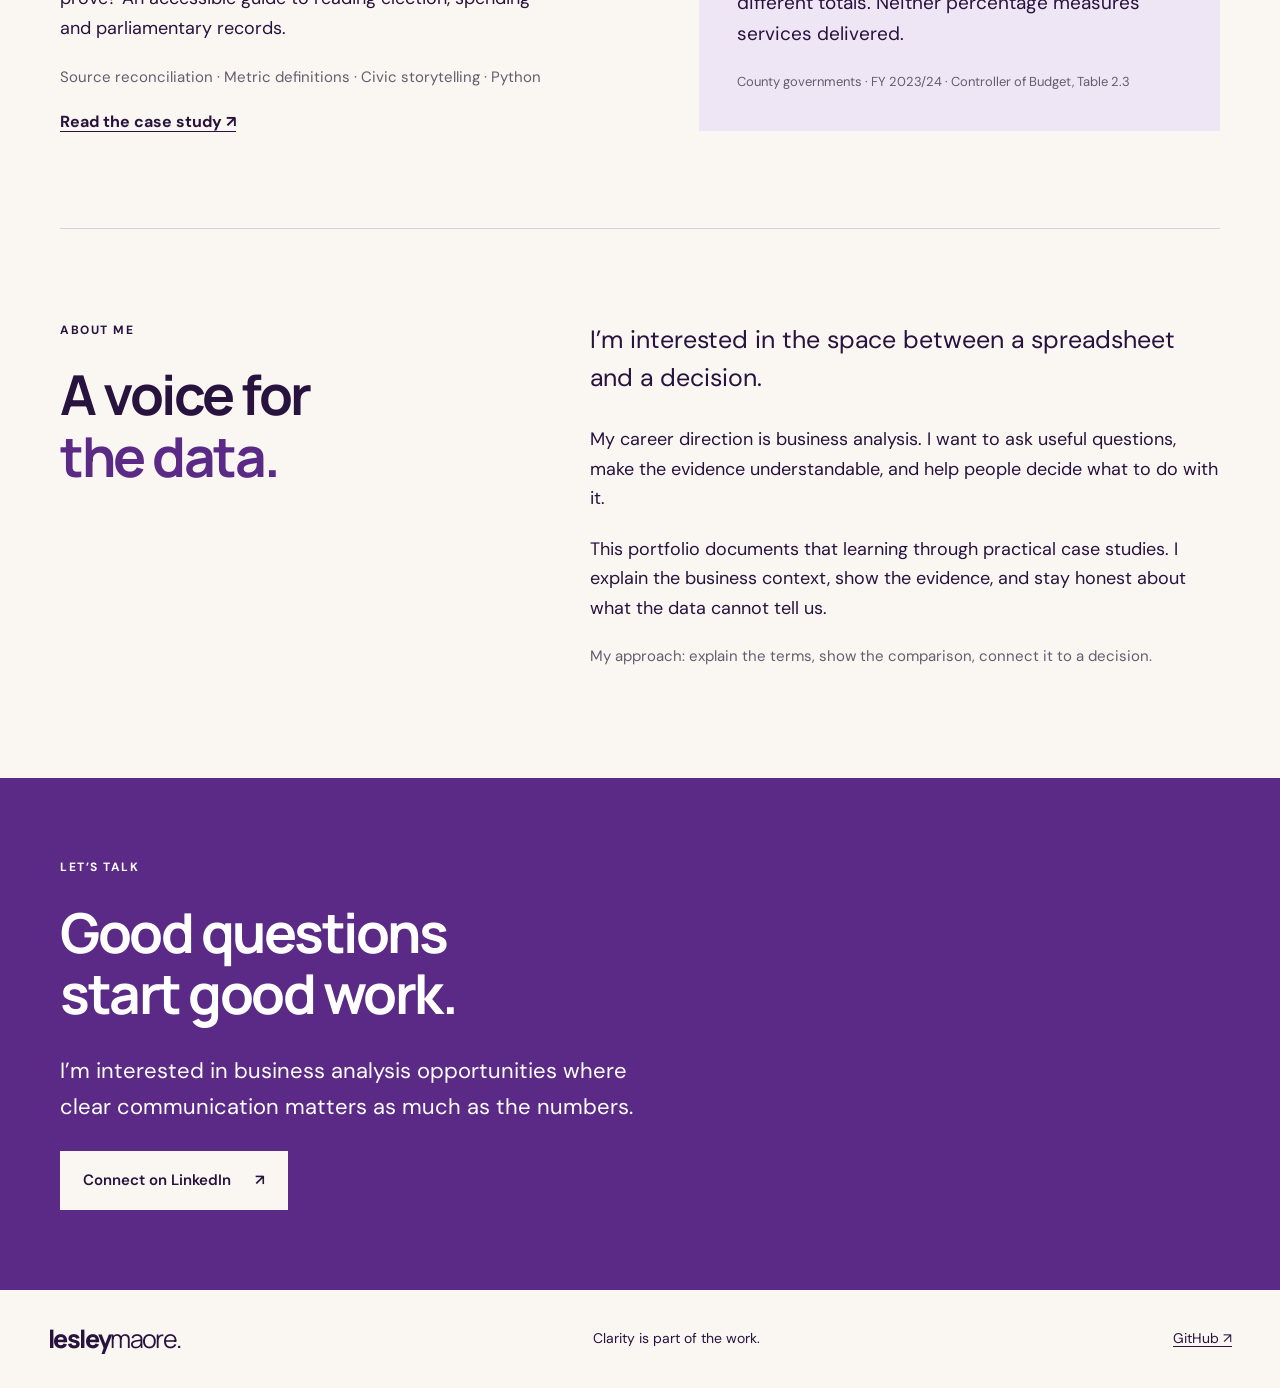
==== commit 13eac3fb: "Add Kenya civic data case with elections budgets and parliamentary context" ====
--- a/index.html
+++ b/index.html
@@ -1,5 +1,5 @@
-<!doctype html><html lang="en"><head><meta charset="utf-8"><meta name="viewport" content="width=device-width,initial-scale=1"><title>Business analysis & data storytelling | Lesley Maore</title><meta name="description" content="Lesley Maore’s business analysis portfolio. Clear questions, understandable evidence, and practical decisions."><meta name="theme-color" content="#28133e"><meta property="og:title" content="Business analysis & data storytelling"><meta property="og:description" content="Lesley Maore’s business analysis portfolio. Clear questions, understandable evidence, and practical decisions."><meta property="og:type" content="website"><meta property="og:url" content="https://lkmaore.github.io/"><link rel="icon" href="./assets/favicon.svg" type="image/svg+xml"><link rel="stylesheet" href="./assets/style.css?v=2"></head><body><a class="skip" href="#main">Skip to content</a><header class="site-header"><a class="wordmark" href="./index.html" aria-label="Lesley Maore home">lesley<span>maore.</span></a><nav aria-label="Main navigation"><details class="work-menu"><summary>Work <span aria-hidden="true">⌄</span></summary><div class="work-options"><a href="./projects/commercial-performance/"><strong>Commercial performance</strong><span>Growing sales. Shrinking margins.</span></a><a href="./projects/delivery-performance/"><strong>Delivery reliability</strong><span>When delivery breaks the promise.</span></a><a href="./projects/invisible-demand/"><strong>Inventory decisions</strong><span>See the demand. Test the decision.</span></a><a class="all-work" href="./index.html#work">View all projects →</a></div></details><a href="./index.html#about">About</a><a href="./index.html#contact">Let’s talk <span aria-hidden="true">↗</span></a></nav></header><main id="main"><section class="hero wrap"><div class="eyebrow">BUSINESS ANALYSIS / DATA STORYTELLING</div><h1>I make data<br><em>make sense.</em></h1><div class="hero-bottom"><p>I’m Lesley Maore. I’m building a career in business analysis with one ambition: give the data a voice everyone in the room can understand.</p><a class="button" href="#work">See the story in the numbers <span aria-hidden="true">↓</span></a></div><div class="hero-note"><span>THE PERSON NEW TO THE MEETING<br>DESERVES THE FULL PICTURE, TOO.</span><span class="asterisk" aria-hidden="true">✳</span></div></section>
+<!doctype html><html lang="en"><head><meta charset="utf-8"><meta name="viewport" content="width=device-width,initial-scale=1"><title>Business analysis & data storytelling | Lesley Maore</title><meta name="description" content="Lesley Maore’s business analysis portfolio. Clear questions, understandable evidence, and practical decisions."><meta name="theme-color" content="#28133e"><meta property="og:title" content="Business analysis & data storytelling"><meta property="og:description" content="Lesley Maore’s business analysis portfolio. Clear questions, understandable evidence, and practical decisions."><meta property="og:type" content="website"><meta property="og:url" content="https://lkmaore.github.io/"><link rel="icon" href="./assets/favicon.svg" type="image/svg+xml"><link rel="stylesheet" href="./assets/style.css?v=2"></head><body><a class="skip" href="#main">Skip to content</a><header class="site-header"><a class="wordmark" href="./index.html" aria-label="Lesley Maore home">lesley<span>maore.</span></a><nav aria-label="Main navigation"><details class="work-menu"><summary>Work <span aria-hidden="true">⌄</span></summary><div class="work-options"><a href="./projects/commercial-performance/"><strong>Commercial performance</strong><span>Growing sales. Shrinking margins.</span></a><a href="./projects/delivery-performance/"><strong>Delivery reliability</strong><span>When delivery breaks the promise.</span></a><a href="./projects/invisible-demand/"><strong>Inventory decisions</strong><span>See the demand. Test the decision.</span></a><a href="./projects/kenya-in-context/"><strong>Kenya, in context</strong><span>A vote. A budget. A bill.</span></a><a class="all-work" href="./index.html#work">View all projects →</a></div></details><a href="./index.html#about">About</a><a href="./index.html#contact">Let’s talk <span aria-hidden="true">↗</span></a></nav></header><main id="main"><section class="hero wrap"><div class="eyebrow">BUSINESS ANALYSIS / DATA STORYTELLING</div><h1>I make data<br><em>make sense.</em></h1><div class="hero-bottom"><p>I’m Lesley Maore. I’m building a career in business analysis with one ambition: give the data a voice everyone in the room can understand.</p><a class="button" href="#work">See the story in the numbers <span aria-hidden="true">↓</span></a></div><div class="hero-note"><span>THE PERSON NEW TO THE MEETING<br>DESERVES THE FULL PICTURE, TOO.</span><span class="asterisk" aria-hidden="true">✳</span></div></section>
 <section class="manifesto"><div class="wrap"><p class="eyebrow">MY STARTING POINT</p><h2>Understanding shouldn’t<br>require a head start.</h2><p>If someone walks into a meeting without the backstory, the analysis should still make sense. I want my work to explain what happened, why it matters, and what decision comes next.</p></div></section>
-<section id="work" class="wrap section"><div class="section-head"><p class="eyebrow">SELECTED WORK / 03</p><h2>Business questions.<br>Stories worth unpacking.</h2></div><article class="featured"><div class="feature-copy"><p class="eyebrow">BUSINESS PERFORMANCE · SYNTHETIC CASE STUDY</p><h3><a href="projects/commercial-performance/">Growing sales.<br>Shrinking margins.</a></h3><p>A distributor is selling more, but gross profit is struggling to keep up. Where should management look first?</p><p class="quiet">Business framing · Performance analysis · Power BI · Decision support</p><a class="text-link" href="projects/commercial-performance/">Read the case study <span aria-hidden="true">↗</span></a></div><div class="feature-chart" aria-label="Revenue grew 21.9 percent while gross profit grew 8.1 percent, January to August 2026 versus the same months in 2025"><p class="eyebrow">THE TENSION IN TWO NUMBERS</p><div class="mini-row"><span>Revenue growth</span><strong>+21.9%</strong><div class="track"><i style="width:87.6%"></i></div></div><div class="mini-row coral"><span>Gross profit growth</span><strong>+8.1%</strong><div class="track"><i style="width:32.4%"></i></div></div><p>More sales did not translate into equally strong profit growth.</p><small>Jan–Aug 2026 vs Jan–Aug 2025 · Synthetic data</small></div></article><article class="featured" style="border-top:1px solid var(--line);margin-top:60px;padding-top:60px"><div class="feature-copy"><p class="eyebrow">SUPPLY CHAIN · PUBLIC DATA CASE STUDY</p><h3><a href="projects/delivery-performance/">When delivery<br>breaks the promise.</a></h3><p>Most orders arrive on time. Where should operations look when they don’t, and what does the customer experience tell us?</p><p class="quiet">Delivery reliability · Process analysis · Python &amp; SQL · Proposed requirements</p><a class="text-link" href="projects/delivery-performance/">Read the case study ↗</a></div><div class="feature-chart"><p class="eyebrow">ORDERS RECEIVING 1–2 STARS</p><div class="mini-row"><span>On-time deliveries</span><strong>9.3%</strong><div class="track"><i style="width:9.267%"></i></div></div><div class="mini-row coral"><span>Late deliveries</span><strong>62.4%</strong><div class="track"><i style="width:62.420%"></i></div></div><p>Late delivery is associated with a much higher share of low ratings.</p><small>Reviewed orders · Olist historical data, 2016–2018 · 0–100% scale · Association, not causation</small></div></article><article class="featured" style="border-top:1px solid var(--line);margin-top:60px;padding-top:60px"><div class="feature-copy"><p class="eyebrow">INVENTORY DECISIONS · FICTIONAL EXPERIMENT</p><h3><a href="projects/invisible-demand/">See the demand.<br>Test the decision.</a></h3><p>What happens to the customer requests a sales report never sees? A meat-distribution simulation tests whether recording them leads to better buying.</p><p class="quiet">Experience-inspired · Scenario analysis · Requirements · Python</p><a class="text-link" href="projects/invisible-demand/">Read the case study ↗</a></div><div class="feature-chart"><p class="eyebrow">THE QUESTION BEHIND THE NUMBERS</p><h3>10 kg requested.<br>6 kg supplied.<br>4 kg invisible?</h3><p>Recording the shortfall helps a buyer see demand. Automatically buying more can still create waste.</p><small>Illustrative example · All project data and policy outcomes are fictional</small></div></article></section>
+<section id="work" class="wrap section"><div class="section-head"><p class="eyebrow">SELECTED WORK / 04</p><h2>Business questions.<br>Stories worth unpacking.</h2></div><article class="featured"><div class="feature-copy"><p class="eyebrow">BUSINESS PERFORMANCE · SYNTHETIC CASE STUDY</p><h3><a href="projects/commercial-performance/">Growing sales.<br>Shrinking margins.</a></h3><p>A distributor is selling more, but gross profit is struggling to keep up. Where should management look first?</p><p class="quiet">Business framing · Performance analysis · Power BI · Decision support</p><a class="text-link" href="projects/commercial-performance/">Read the case study <span aria-hidden="true">↗</span></a></div><div class="feature-chart" aria-label="Revenue grew 21.9 percent while gross profit grew 8.1 percent, January to August 2026 versus the same months in 2025"><p class="eyebrow">THE TENSION IN TWO NUMBERS</p><div class="mini-row"><span>Revenue growth</span><strong>+21.9%</strong><div class="track"><i style="width:87.6%"></i></div></div><div class="mini-row coral"><span>Gross profit growth</span><strong>+8.1%</strong><div class="track"><i style="width:32.4%"></i></div></div><p>More sales did not translate into equally strong profit growth.</p><small>Jan–Aug 2026 vs Jan–Aug 2025 · Synthetic data</small></div></article><article class="featured" style="border-top:1px solid var(--line);margin-top:60px;padding-top:60px"><div class="feature-copy"><p class="eyebrow">SUPPLY CHAIN · PUBLIC DATA CASE STUDY</p><h3><a href="projects/delivery-performance/">When delivery<br>breaks the promise.</a></h3><p>Most orders arrive on time. Where should operations look when they don’t, and what does the customer experience tell us?</p><p class="quiet">Delivery reliability · Process analysis · Python &amp; SQL · Proposed requirements</p><a class="text-link" href="projects/delivery-performance/">Read the case study ↗</a></div><div class="feature-chart"><p class="eyebrow">ORDERS RECEIVING 1–2 STARS</p><div class="mini-row"><span>On-time deliveries</span><strong>9.3%</strong><div class="track"><i style="width:9.267%"></i></div></div><div class="mini-row coral"><span>Late deliveries</span><strong>62.4%</strong><div class="track"><i style="width:62.420%"></i></div></div><p>Late delivery is associated with a much higher share of low ratings.</p><small>Reviewed orders · Olist historical data, 2016–2018 · 0–100% scale · Association, not causation</small></div></article><article class="featured" style="border-top:1px solid var(--line);margin-top:60px;padding-top:60px"><div class="feature-copy"><p class="eyebrow">INVENTORY DECISIONS · FICTIONAL EXPERIMENT</p><h3><a href="projects/invisible-demand/">See the demand.<br>Test the decision.</a></h3><p>What happens to the customer requests a sales report never sees? A meat-distribution simulation tests whether recording them leads to better buying.</p><p class="quiet">Experience-inspired · Scenario analysis · Requirements · Python</p><a class="text-link" href="projects/invisible-demand/">Read the case study ↗</a></div><div class="feature-chart"><p class="eyebrow">THE QUESTION BEHIND THE NUMBERS</p><h3>10 kg requested.<br>6 kg supplied.<br>4 kg invisible?</h3><p>Recording the shortfall helps a buyer see demand. Automatically buying more can still create waste.</p><small>Illustrative example · All project data and policy outcomes are fictional</small></div></article><article class="featured" style="border-top:1px solid var(--line);margin-top:60px;padding-top:60px"><div class="feature-copy"><p class="eyebrow">CIVIC UNDERSTANDING · REAL PUBLIC DATA</p><h3><a href="projects/kenya-in-context/">Kenya,<br>in context.</a></h3><p>A vote, a budget and a bill: what do public numbers actually prove? An accessible guide to reading election, spending and parliamentary records.</p><p class="quiet">Source reconciliation · Metric definitions · Civic storytelling · Python</p><a class="text-link" href="projects/kenya-in-context/">Read the case study ↗</a></div><div class="feature-chart"><p class="eyebrow">SAME SPENDING. DIFFERENT QUESTION.</p><h3>57.5% of the budget.<br>24.4% of expenditure.</h3><p>The same development spending, divided by two different totals. Neither percentage measures services delivered.</p><small>County governments · FY 2023/24 · Controller of Budget, Table 2.3</small></div></article></section>
 <section id="about" class="wrap section about"><div><p class="eyebrow">ABOUT ME</p><h2>A voice for<br><em>the data.</em></h2></div><div><p class="large">I’m interested in the space between a spreadsheet and a decision.</p><p>My career direction is business analysis. I want to ask useful questions, make the evidence understandable, and help people decide what to do with it.</p><p>This portfolio documents that learning through practical case studies. I explain the business context, show the evidence, and stay honest about what the data cannot tell us.</p><p class="quiet">My approach: explain the terms, show the comparison, connect it to a decision.</p></div></section>
 <section id="contact" class="contact"><div class="wrap"><p class="eyebrow">LET’S TALK</p><h2>Good questions<br>start good work.</h2><p>I’m interested in business analysis opportunities where clear communication matters as much as the numbers.</p><a class="button light" href="https://www.linkedin.com/in/lesleymaore/">Connect on LinkedIn <span aria-hidden="true">↗</span></a></div></section></main><footer><a class="wordmark" href="./index.html">lesley<span>maore.</span></a><p>Clarity is part of the work.</p><a href="https://github.com/lkmaore">GitHub ↗</a></footer><script src="./assets/site.js?v=2" defer></script></body></html>
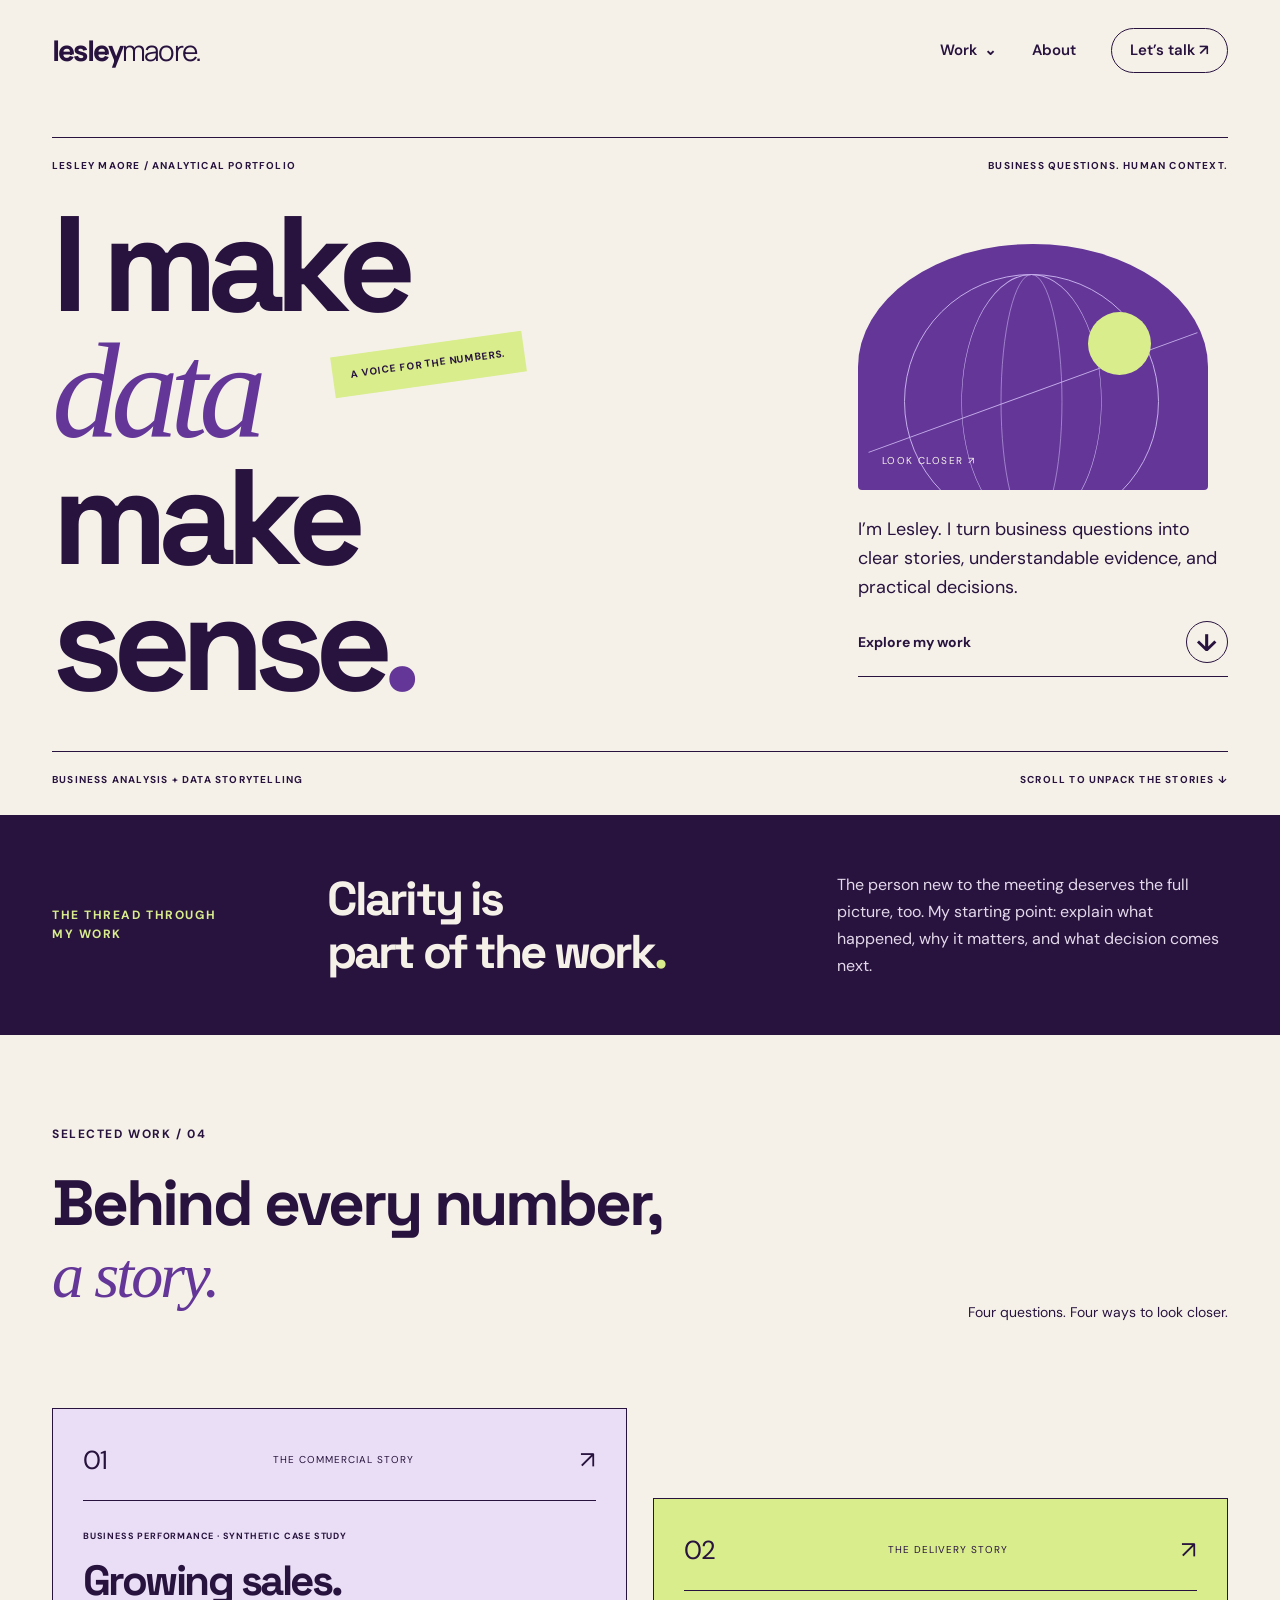
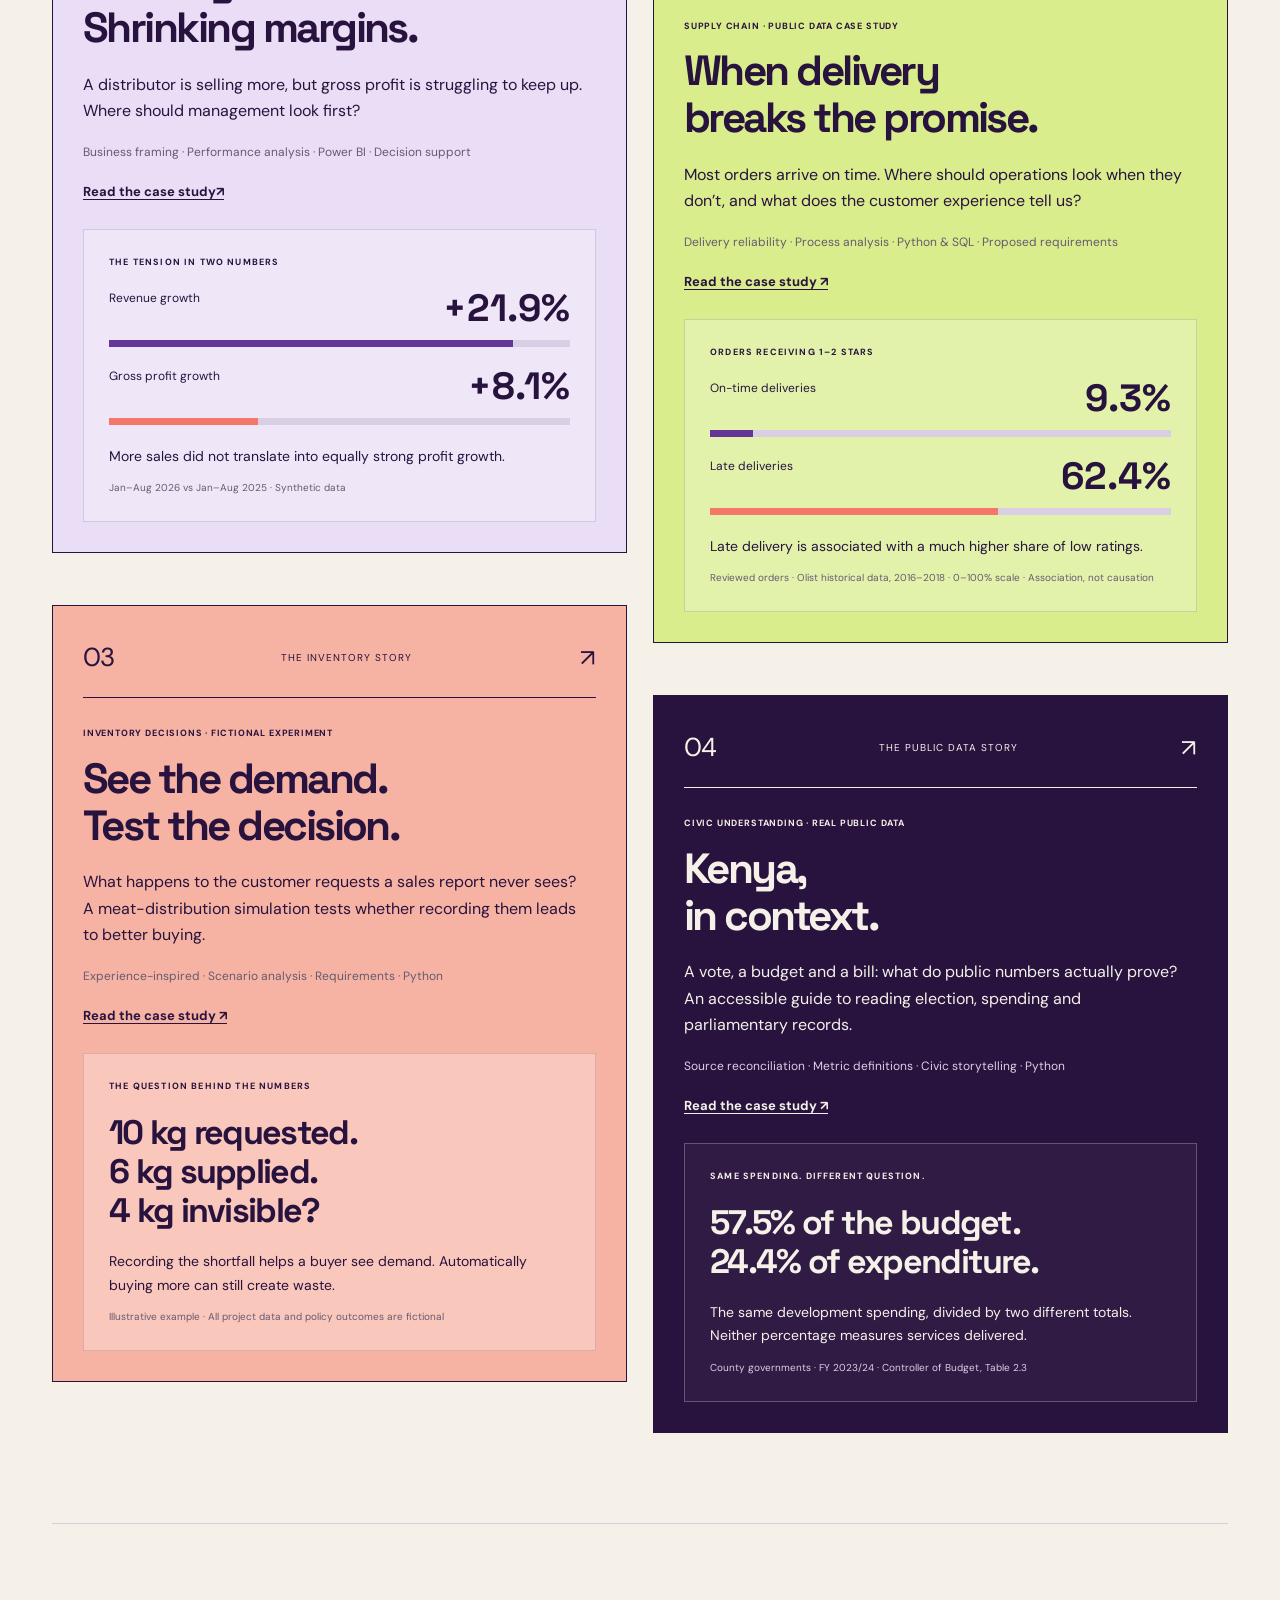
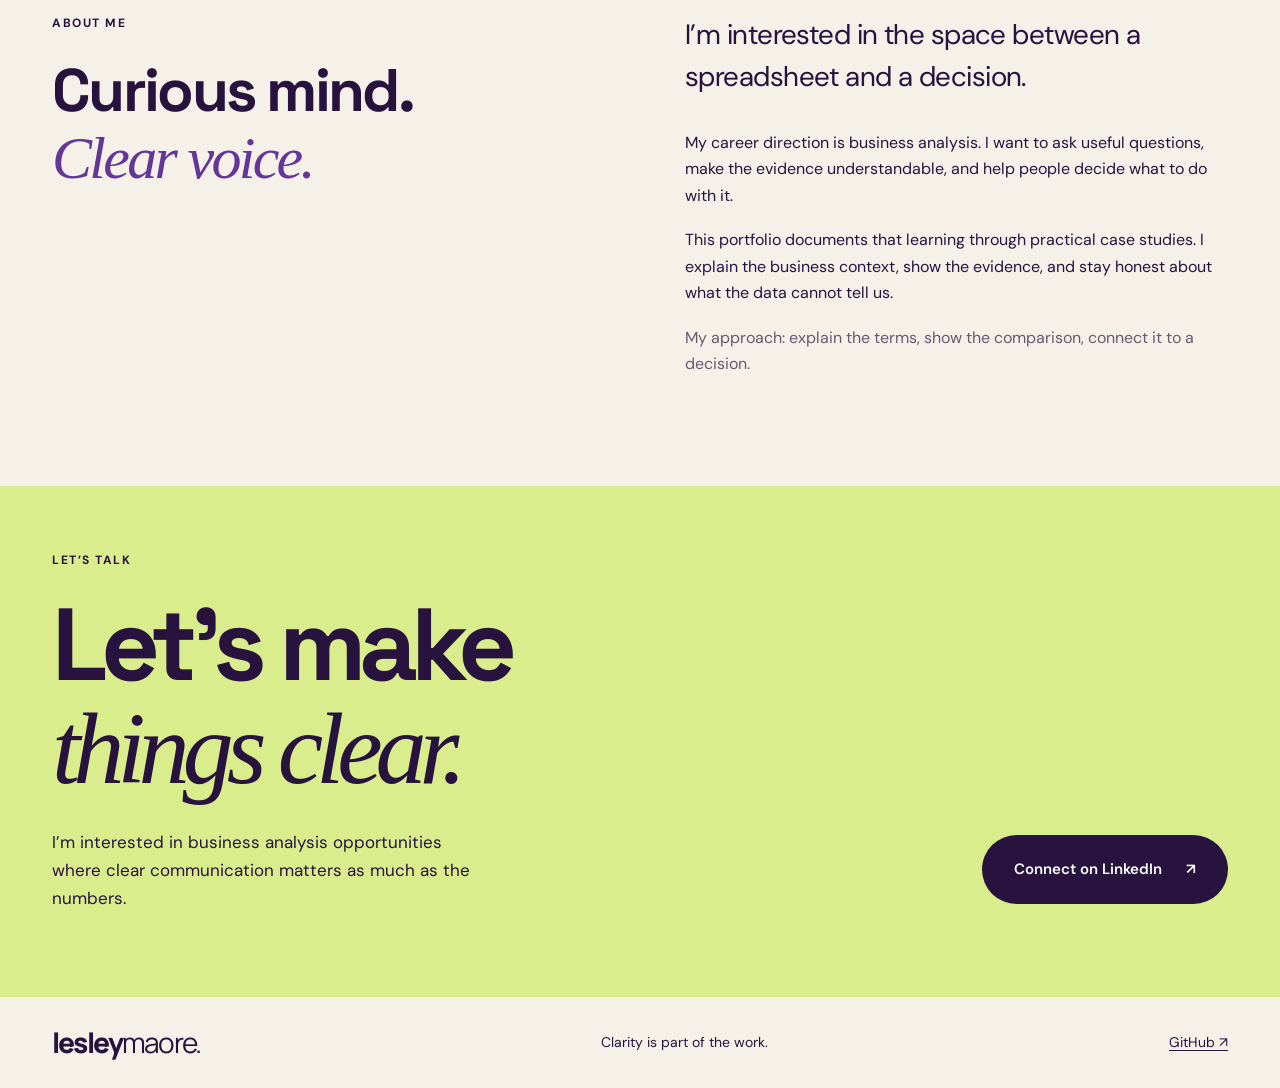
==== commit c28dbbc9: "Redesign portfolio homepage with editorial layout" ====
--- a/index.html
+++ b/index.html
@@ -1,5 +1,4 @@
-<!doctype html><html lang="en"><head><meta charset="utf-8"><meta name="viewport" content="width=device-width,initial-scale=1"><title>Business analysis & data storytelling | Lesley Maore</title><meta name="description" content="Lesley Maore’s business analysis portfolio. Clear questions, understandable evidence, and practical decisions."><meta name="theme-color" content="#28133e"><meta property="og:title" content="Business analysis & data storytelling"><meta property="og:description" content="Lesley Maore’s business analysis portfolio. Clear questions, understandable evidence, and practical decisions."><meta property="og:type" content="website"><meta property="og:url" content="https://lkmaore.github.io/"><link rel="icon" href="./assets/favicon.svg" type="image/svg+xml"><link rel="stylesheet" href="./assets/style.css?v=2"></head><body><a class="skip" href="#main">Skip to content</a><header class="site-header"><a class="wordmark" href="./index.html" aria-label="Lesley Maore home">lesley<span>maore.</span></a><nav aria-label="Main navigation"><details class="work-menu"><summary>Work <span aria-hidden="true">⌄</span></summary><div class="work-options"><a href="./projects/commercial-performance/"><strong>Commercial performance</strong><span>Growing sales. Shrinking margins.</span></a><a href="./projects/delivery-performance/"><strong>Delivery reliability</strong><span>When delivery breaks the promise.</span></a><a href="./projects/invisible-demand/"><strong>Inventory decisions</strong><span>See the demand. Test the decision.</span></a><a href="./projects/kenya-in-context/"><strong>Kenya, in context</strong><span>A vote. A budget. A bill.</span></a><a class="all-work" href="./index.html#work">View all projects →</a></div></details><a href="./index.html#about">About</a><a href="./index.html#contact">Let’s talk <span aria-hidden="true">↗</span></a></nav></header><main id="main"><section class="hero wrap"><div class="eyebrow">BUSINESS ANALYSIS / DATA STORYTELLING</div><h1>I make data<br><em>make sense.</em></h1><div class="hero-bottom"><p>I’m Lesley Maore. I’m building a career in business analysis with one ambition: give the data a voice everyone in the room can understand.</p><a class="button" href="#work">See the story in the numbers <span aria-hidden="true">↓</span></a></div><div class="hero-note"><span>THE PERSON NEW TO THE MEETING<br>DESERVES THE FULL PICTURE, TOO.</span><span class="asterisk" aria-hidden="true">✳</span></div></section>
-<section class="manifesto"><div class="wrap"><p class="eyebrow">MY STARTING POINT</p><h2>Understanding shouldn’t<br>require a head start.</h2><p>If someone walks into a meeting without the backstory, the analysis should still make sense. I want my work to explain what happened, why it matters, and what decision comes next.</p></div></section>
-<section id="work" class="wrap section"><div class="section-head"><p class="eyebrow">SELECTED WORK / 04</p><h2>Business questions.<br>Stories worth unpacking.</h2></div><article class="featured"><div class="feature-copy"><p class="eyebrow">BUSINESS PERFORMANCE · SYNTHETIC CASE STUDY</p><h3><a href="projects/commercial-performance/">Growing sales.<br>Shrinking margins.</a></h3><p>A distributor is selling more, but gross profit is struggling to keep up. Where should management look first?</p><p class="quiet">Business framing · Performance analysis · Power BI · Decision support</p><a class="text-link" href="projects/commercial-performance/">Read the case study <span aria-hidden="true">↗</span></a></div><div class="feature-chart" aria-label="Revenue grew 21.9 percent while gross profit grew 8.1 percent, January to August 2026 versus the same months in 2025"><p class="eyebrow">THE TENSION IN TWO NUMBERS</p><div class="mini-row"><span>Revenue growth</span><strong>+21.9%</strong><div class="track"><i style="width:87.6%"></i></div></div><div class="mini-row coral"><span>Gross profit growth</span><strong>+8.1%</strong><div class="track"><i style="width:32.4%"></i></div></div><p>More sales did not translate into equally strong profit growth.</p><small>Jan–Aug 2026 vs Jan–Aug 2025 · Synthetic data</small></div></article><article class="featured" style="border-top:1px solid var(--line);margin-top:60px;padding-top:60px"><div class="feature-copy"><p class="eyebrow">SUPPLY CHAIN · PUBLIC DATA CASE STUDY</p><h3><a href="projects/delivery-performance/">When delivery<br>breaks the promise.</a></h3><p>Most orders arrive on time. Where should operations look when they don’t, and what does the customer experience tell us?</p><p class="quiet">Delivery reliability · Process analysis · Python &amp; SQL · Proposed requirements</p><a class="text-link" href="projects/delivery-performance/">Read the case study ↗</a></div><div class="feature-chart"><p class="eyebrow">ORDERS RECEIVING 1–2 STARS</p><div class="mini-row"><span>On-time deliveries</span><strong>9.3%</strong><div class="track"><i style="width:9.267%"></i></div></div><div class="mini-row coral"><span>Late deliveries</span><strong>62.4%</strong><div class="track"><i style="width:62.420%"></i></div></div><p>Late delivery is associated with a much higher share of low ratings.</p><small>Reviewed orders · Olist historical data, 2016–2018 · 0–100% scale · Association, not causation</small></div></article><article class="featured" style="border-top:1px solid var(--line);margin-top:60px;padding-top:60px"><div class="feature-copy"><p class="eyebrow">INVENTORY DECISIONS · FICTIONAL EXPERIMENT</p><h3><a href="projects/invisible-demand/">See the demand.<br>Test the decision.</a></h3><p>What happens to the customer requests a sales report never sees? A meat-distribution simulation tests whether recording them leads to better buying.</p><p class="quiet">Experience-inspired · Scenario analysis · Requirements · Python</p><a class="text-link" href="projects/invisible-demand/">Read the case study ↗</a></div><div class="feature-chart"><p class="eyebrow">THE QUESTION BEHIND THE NUMBERS</p><h3>10 kg requested.<br>6 kg supplied.<br>4 kg invisible?</h3><p>Recording the shortfall helps a buyer see demand. Automatically buying more can still create waste.</p><small>Illustrative example · All project data and policy outcomes are fictional</small></div></article><article class="featured" style="border-top:1px solid var(--line);margin-top:60px;padding-top:60px"><div class="feature-copy"><p class="eyebrow">CIVIC UNDERSTANDING · REAL PUBLIC DATA</p><h3><a href="projects/kenya-in-context/">Kenya,<br>in context.</a></h3><p>A vote, a budget and a bill: what do public numbers actually prove? An accessible guide to reading election, spending and parliamentary records.</p><p class="quiet">Source reconciliation · Metric definitions · Civic storytelling · Python</p><a class="text-link" href="projects/kenya-in-context/">Read the case study ↗</a></div><div class="feature-chart"><p class="eyebrow">SAME SPENDING. DIFFERENT QUESTION.</p><h3>57.5% of the budget.<br>24.4% of expenditure.</h3><p>The same development spending, divided by two different totals. Neither percentage measures services delivered.</p><small>County governments · FY 2023/24 · Controller of Budget, Table 2.3</small></div></article></section>
-<section id="about" class="wrap section about"><div><p class="eyebrow">ABOUT ME</p><h2>A voice for<br><em>the data.</em></h2></div><div><p class="large">I’m interested in the space between a spreadsheet and a decision.</p><p>My career direction is business analysis. I want to ask useful questions, make the evidence understandable, and help people decide what to do with it.</p><p>This portfolio documents that learning through practical case studies. I explain the business context, show the evidence, and stay honest about what the data cannot tell us.</p><p class="quiet">My approach: explain the terms, show the comparison, connect it to a decision.</p></div></section>
-<section id="contact" class="contact"><div class="wrap"><p class="eyebrow">LET’S TALK</p><h2>Good questions<br>start good work.</h2><p>I’m interested in business analysis opportunities where clear communication matters as much as the numbers.</p><a class="button light" href="https://www.linkedin.com/in/lesleymaore/">Connect on LinkedIn <span aria-hidden="true">↗</span></a></div></section></main><footer><a class="wordmark" href="./index.html">lesley<span>maore.</span></a><p>Clarity is part of the work.</p><a href="https://github.com/lkmaore">GitHub ↗</a></footer><script src="./assets/site.js?v=2" defer></script></body></html>+<!doctype html><html lang="en"><head><meta charset="utf-8"><meta name="viewport" content="width=device-width,initial-scale=1"><title>Business analysis & data storytelling | Lesley Maore</title><meta name="description" content="Lesley Maore’s business analysis portfolio. Clear questions, understandable evidence, and practical decisions."><meta name="theme-color" content="#28133e"><meta property="og:title" content="Business analysis & data storytelling"><meta property="og:description" content="Lesley Maore’s business analysis portfolio. Clear questions, understandable evidence, and practical decisions."><meta property="og:type" content="website"><meta property="og:url" content="https://lkmaore.github.io/"><link rel="icon" href="./assets/favicon.svg" type="image/svg+xml"><link rel="stylesheet" href="./assets/style.css?v=2"><link rel="stylesheet" href="./assets/editorial.css"></head><body class="editorial"><a class="skip" href="#main">Skip to content</a><header class="site-header"><a class="wordmark" href="./index.html" aria-label="Lesley Maore home">lesley<span>maore.</span></a><nav aria-label="Main navigation"><details class="work-menu"><summary>Work <span aria-hidden="true">⌄</span></summary><div class="work-options"><a href="./projects/commercial-performance/"><strong>Commercial performance</strong><span>Growing sales. Shrinking margins.</span></a><a href="./projects/delivery-performance/"><strong>Delivery reliability</strong><span>When delivery breaks the promise.</span></a><a href="./projects/invisible-demand/"><strong>Inventory decisions</strong><span>See the demand. Test the decision.</span></a><a href="./projects/kenya-in-context/"><strong>Kenya, in context</strong><span>A vote. A budget. A bill.</span></a><a class="all-work" href="./index.html#work">View all projects →</a></div></details><a href="./index.html#about">About</a><a href="./index.html#contact">Let’s talk <span aria-hidden="true">↗</span></a></nav></header><main id="main"><section class="hero wrap"><div class="hero-kicker"><span>LESLEY MAORE / ANALYTICAL PORTFOLIO</span><span>BUSINESS QUESTIONS. HUMAN CONTEXT.</span></div><div class="hero-composition"><div class="hero-title"><h1>I make<br><em>data</em><br>make sense<span class="period">.</span></h1><div class="hero-label">A VOICE FOR THE NUMBERS.</div></div><aside class="hero-aside"><div class="signal-art" aria-hidden="true"><span class="orbit orbit-one"></span><span class="orbit orbit-two"></span><span class="orbit orbit-three"></span><span class="signal-dot"></span><span class="art-label">LOOK CLOSER ↗</span></div><p>I’m Lesley. I turn business questions into clear stories, understandable evidence, and practical decisions.</p><a class="circle-link" href="#work"><span>Explore my work</span><span class="circle-arrow" aria-hidden="true">↓</span></a></aside></div><div class="hero-bottomline"><span>BUSINESS ANALYSIS + DATA STORYTELLING</span><span>SCROLL TO UNPACK THE STORIES ↓</span></div></section><section class="manifesto"><div class="wrap"><p class="eyebrow">THE THREAD THROUGH MY WORK</p><h2>Clarity is<br>part of the work<span>.</span></h2><p>The person new to the meeting deserves the full picture, too. My starting point: explain what happened, why it matters, and what decision comes next.</p></div></section>
+<section id="work" class="wrap section"><div class="section-head"><p class="eyebrow">SELECTED WORK / 04</p><h2>Behind every number,<br><em>a story.</em></h2><p class="work-intro">Four questions. Four ways to look closer.</p></div><article class="featured project-commercial"><div class="project-index"><span>01</span><span>THE COMMERCIAL STORY</span><span aria-hidden="true">↗</span></div><div class="feature-copy"><p class="eyebrow">BUSINESS PERFORMANCE · SYNTHETIC CASE STUDY</p><h3><a href="projects/commercial-performance/">Growing sales.<br>Shrinking margins.</a></h3><p>A distributor is selling more, but gross profit is struggling to keep up. Where should management look first?</p><p class="quiet">Business framing · Performance analysis · Power BI · Decision support</p><a class="text-link" href="projects/commercial-performance/">Read the case study <span aria-hidden="true">↗</span></a></div><div class="feature-chart" aria-label="Revenue grew 21.9 percent while gross profit grew 8.1 percent, January to August 2026 versus the same months in 2025"><p class="eyebrow">THE TENSION IN TWO NUMBERS</p><div class="mini-row"><span>Revenue growth</span><strong>+21.9%</strong><div class="track"><i style="width:87.6%"></i></div></div><div class="mini-row coral"><span>Gross profit growth</span><strong>+8.1%</strong><div class="track"><i style="width:32.4%"></i></div></div><p>More sales did not translate into equally strong profit growth.</p><small>Jan–Aug 2026 vs Jan–Aug 2025 · Synthetic data</small></div></article><article class="featured project-delivery"><div class="project-index"><span>02</span><span>THE DELIVERY STORY</span><span aria-hidden="true">↗</span></div><div class="feature-copy"><p class="eyebrow">SUPPLY CHAIN · PUBLIC DATA CASE STUDY</p><h3><a href="projects/delivery-performance/">When delivery<br>breaks the promise.</a></h3><p>Most orders arrive on time. Where should operations look when they don’t, and what does the customer experience tell us?</p><p class="quiet">Delivery reliability · Process analysis · Python &amp; SQL · Proposed requirements</p><a class="text-link" href="projects/delivery-performance/">Read the case study ↗</a></div><div class="feature-chart"><p class="eyebrow">ORDERS RECEIVING 1–2 STARS</p><div class="mini-row"><span>On-time deliveries</span><strong>9.3%</strong><div class="track"><i style="width:9.267%"></i></div></div><div class="mini-row coral"><span>Late deliveries</span><strong>62.4%</strong><div class="track"><i style="width:62.420%"></i></div></div><p>Late delivery is associated with a much higher share of low ratings.</p><small>Reviewed orders · Olist historical data, 2016–2018 · 0–100% scale · Association, not causation</small></div></article><article class="featured project-inventory"><div class="project-index"><span>03</span><span>THE INVENTORY STORY</span><span aria-hidden="true">↗</span></div><div class="feature-copy"><p class="eyebrow">INVENTORY DECISIONS · FICTIONAL EXPERIMENT</p><h3><a href="projects/invisible-demand/">See the demand.<br>Test the decision.</a></h3><p>What happens to the customer requests a sales report never sees? A meat-distribution simulation tests whether recording them leads to better buying.</p><p class="quiet">Experience-inspired · Scenario analysis · Requirements · Python</p><a class="text-link" href="projects/invisible-demand/">Read the case study ↗</a></div><div class="feature-chart"><p class="eyebrow">THE QUESTION BEHIND THE NUMBERS</p><h3>10 kg requested.<br>6 kg supplied.<br>4 kg invisible?</h3><p>Recording the shortfall helps a buyer see demand. Automatically buying more can still create waste.</p><small>Illustrative example · All project data and policy outcomes are fictional</small></div></article><article class="featured project-civic"><div class="project-index"><span>04</span><span>THE PUBLIC DATA STORY</span><span aria-hidden="true">↗</span></div><div class="feature-copy"><p class="eyebrow">CIVIC UNDERSTANDING · REAL PUBLIC DATA</p><h3><a href="projects/kenya-in-context/">Kenya,<br>in context.</a></h3><p>A vote, a budget and a bill: what do public numbers actually prove? An accessible guide to reading election, spending and parliamentary records.</p><p class="quiet">Source reconciliation · Metric definitions · Civic storytelling · Python</p><a class="text-link" href="projects/kenya-in-context/">Read the case study ↗</a></div><div class="feature-chart"><p class="eyebrow">SAME SPENDING. DIFFERENT QUESTION.</p><h3>57.5% of the budget.<br>24.4% of expenditure.</h3><p>The same development spending, divided by two different totals. Neither percentage measures services delivered.</p><small>County governments · FY 2023/24 · Controller of Budget, Table 2.3</small></div></article></section>
+<section id="about" class="wrap section about"><div><p class="eyebrow">ABOUT ME</p><h2>Curious mind.<br><em>Clear voice.</em></h2></div><div><p class="large">I’m interested in the space between a spreadsheet and a decision.</p><p>My career direction is business analysis. I want to ask useful questions, make the evidence understandable, and help people decide what to do with it.</p><p>This portfolio documents that learning through practical case studies. I explain the business context, show the evidence, and stay honest about what the data cannot tell us.</p><p class="quiet">My approach: explain the terms, show the comparison, connect it to a decision.</p></div></section>
+<section id="contact" class="contact"><div class="wrap"><p class="eyebrow">LET’S TALK</p><h2>Let’s make<br><em>things clear.</em></h2><p>I’m interested in business analysis opportunities where clear communication matters as much as the numbers.</p><a class="button light" href="https://www.linkedin.com/in/lesleymaore/">Connect on LinkedIn <span aria-hidden="true">↗</span></a></div></section></main><footer><a class="wordmark" href="./index.html">lesley<span>maore.</span></a><p>Clarity is part of the work.</p><a href="https://github.com/lkmaore">GitHub ↗</a></footer><script src="./assets/site.js?v=2" defer></script></body></html>
--- a/assets/editorial.css
+++ b/assets/editorial.css
@@ -0,0 +1,7 @@
+@import url('https://fonts.googleapis.com/css2?family=DM+Sans:wght@400;500;600;700&family=Space+Grotesk:wght@400;500;600;700&display=swap');
+.editorial{--ink:#28133e;--purple:#633697;--paper:#f5f1e9;--muted:#665a70;--line:#d9cfdc;--acid:#d9ed8d;background:var(--paper)}
+.editorial h1,.editorial h2,.editorial h3{font-family:'Space Grotesk',Arial,sans-serif}.editorial .wrap{width:min(1320px,calc(100% - 104px))}.editorial .site-header{max-width:none;padding:28px 52px;border:0}.editorial .wordmark{font-size:28px}.editorial .site-header nav>a:last-child{border:1px solid var(--ink);border-radius:30px;padding:9px 18px}.editorial .hero{padding:36px 0 26px}.hero-kicker,.hero-bottomline{display:flex;justify-content:space-between;gap:24px;font-size:10px;letter-spacing:.12em;font-weight:700}.hero-kicker{border-top:1px solid var(--ink);padding-top:20px}.hero-composition{display:grid;grid-template-columns:1.5fr 1fr;gap:50px;padding:28px 0 44px;align-items:center}.editorial .hero h1{font-size:clamp(80px,10.6vw,154px);line-height:.93;letter-spacing:-.075em;margin:0;position:relative;z-index:1}.editorial .hero h1 em{color:var(--purple);font-family:Georgia,serif;font-weight:400;font-style:italic;letter-spacing:-.065em}.period{color:var(--purple)}.hero-title{position:relative}.hero-label{position:absolute;left:280px;top:142px;transform:rotate(-8deg);background:var(--acid);padding:12px 18px;font-size:10px;font-weight:700;letter-spacing:.09em;white-space:nowrap;z-index:2}.hero-aside{max-width:430px;padding-top:12px;justify-self:end}.hero-aside>p{font-size:18px;line-height:1.6;max-width:370px;margin:25px 0 20px}.signal-art{position:relative;height:246px;width:350px;max-width:100%;background:var(--purple);overflow:hidden;border-radius:50% 50% 4px 4px}.orbit{position:absolute;width:255px;height:255px;border:1px solid #c5adeb;border-radius:50%;top:30px;left:46px}.orbit-two{transform:scaleX(.55) rotate(25deg)}.orbit-three{transform:scaleX(.24)}.signal-art:after{content:'';position:absolute;top:148px;left:0;width:100%;border-top:1px solid #c5adeb;transform:rotate(-20deg)}.signal-dot{position:absolute;width:63px;height:63px;background:var(--acid);border-radius:50%;top:68px;left:230px;z-index:1}.art-label{position:absolute;left:24px;bottom:20px;color:#f5f1e9;font-size:10px;letter-spacing:.14em}.circle-link{display:flex;align-items:center;justify-content:space-between;gap:28px;font-size:14px;text-decoration:none;font-weight:700;border-bottom:1px solid var(--ink);padding-bottom:13px}.circle-arrow{border:1px solid var(--ink);border-radius:50%;width:42px;height:42px;display:grid;place-items:center;font-size:24px;transition:background .2s,transform .2s}.circle-link:hover .circle-arrow{background:var(--acid);transform:translateY(3px)}.hero-bottomline{border-top:1px solid var(--ink);padding-top:20px}.editorial .manifesto{padding:56px 0;background:var(--ink)}.editorial .manifesto .wrap{grid-template-columns:.6fr 1.2fr 1fr;align-items:center;gap:40px}.editorial .manifesto .eyebrow{grid-column:auto;margin:0;color:var(--acid);max-width:170px}.editorial .manifesto h2{font-size:clamp(30px,3.7vw,52px);letter-spacing:-.06em}.editorial .manifesto h2 span{color:var(--acid)}.editorial .manifesto p:last-child{font-size:16px;line-height:1.7}.editorial .section{padding:90px 0}.editorial .section-head{position:relative;margin-bottom:42px}.editorial .section-head h2{font-size:clamp(40px,5vw,70px)}.editorial .section-head h2 em{font-family:Georgia,serif;font-style:italic;font-weight:400}.work-intro{position:absolute;right:0;bottom:0;font-size:14px}.editorial #work{display:grid;grid-template-columns:1fr 1fr;gap:26px;align-items:start}.editorial .section-head{grid-column:1/-1}.editorial .featured{display:flex;flex-direction:column;align-items:stretch;gap:0;padding:30px;border:1px solid var(--ink);position:relative;transition:transform .2s,box-shadow .2s}.editorial .featured:hover{transform:translateY(-5px);box-shadow:7px 7px 0 var(--ink)}.project-index{display:flex;justify-content:space-between;align-items:center;border-bottom:1px solid currentColor;padding-bottom:18px;margin-bottom:28px;font-size:10px;letter-spacing:.1em}.project-index span:first-child{font-size:26px;letter-spacing:-.05em}.project-index span:last-child{font-size:24px}.editorial .feature-copy h3{font-size:clamp(34px,3.3vw,48px);letter-spacing:-.06em;margin-bottom:20px}.editorial .feature-copy>.eyebrow{font-size:9px;letter-spacing:.09em;margin-bottom:14px}.editorial .feature-copy>p:not(.eyebrow){font-size:16px;line-height:1.65}.editorial .feature-copy>.quiet{font-size:12px!important}.editorial .text-link{display:inline-flex;margin:5px 0 26px;font-size:13px}.editorial .feature-chart{margin-top:auto;padding:25px;border:1px solid #28133e25;background:#ffffff42}.editorial .feature-chart>.eyebrow{font-size:9px;margin-bottom:20px}.editorial .feature-chart>p:not(.eyebrow){font-size:14px;margin:20px 0 12px}.editorial .feature-chart small{font-size:10px;display:block;line-height:1.6}.editorial .mini-row{margin:20px 0}.editorial .mini-row strong{font-family:'Space Grotesk',Arial,sans-serif;font-size:38px}.editorial .mini-row span{font-size:12px}.editorial .track{height:7px;margin-top:5px}.editorial .project-commercial{background:#e9def5}.editorial .project-delivery{background:var(--acid);margin-top:90px}.editorial .project-inventory{background:#f6b3a3;margin-top:-64px}.editorial .project-civic{background:var(--ink);color:var(--paper);margin-top:26px}.editorial .project-civic .quiet,.editorial .project-civic small{color:#dbd0e5}.editorial .project-civic .feature-chart{background:#ffffff09;border-color:#ffffff40}.editorial .feature-chart h3{font-size:34px;line-height:1.15;letter-spacing:-.05em;margin-bottom:20px}.editorial .about{grid-template-columns:1fr 1fr;gap:90px}.editorial .about h2{font-size:60px}.editorial .about em{font-family:Georgia,serif;font-style:italic;font-weight:400}.editorial .about .large{font-size:28px;letter-spacing:-.02em}.editorial .about p:not(.large):not(.eyebrow){font-size:16px}.editorial .contact{background:var(--acid);color:var(--ink);padding:65px 0}.editorial .contact .wrap{position:relative}.editorial .contact h2{font-size:clamp(58px,8vw,112px);letter-spacing:-.07em;line-height:1}.editorial .contact em{color:var(--ink);font-family:Georgia,serif;font-style:italic;font-weight:400}.editorial .contact p:not(.eyebrow){font-size:17px;max-width:430px}.editorial .contact .button{position:absolute;bottom:8px;right:0;border-radius:40px;background:var(--ink);color:white;padding:22px 32px}.editorial footer{padding:30px 52px}.editorial .button:hover{background:var(--purple)}
+@media(min-width:1600px){.hero-label{top:155px;left:320px}}
+@media(max-width:1000px){.editorial .wrap{width:calc(100% - 56px)}.editorial .site-header,.editorial footer{padding-inline:28px}.hero-composition{gap:25px;grid-template-columns:1.4fr 1fr}.editorial .hero h1{font-size:clamp(70px,10.5vw,110px)}.hero-label{left:160px;top:100px;padding:10px;font-size:8px}.signal-art{height:210px}.editorial .manifesto .wrap{grid-template-columns:1fr 1fr}.editorial .manifesto .eyebrow{grid-column:1/-1;max-width:none}.editorial .featured{padding:24px}.editorial .feature-chart h3{font-size:28px}.editorial .about{gap:40px}.editorial .about h2{font-size:46px}.work-intro{position:static}}
+@media(max-width:650px){.editorial .wrap{width:calc(100% - 36px)}.editorial .site-header{padding:20px 18px}.editorial .wordmark{font-size:22px}.editorial .site-header nav{gap:15px;font-size:12px}.editorial .site-header nav>a:last-child{border:0;padding:0}.hero-kicker span:last-child,.hero-bottomline span:last-child{display:none}.hero-kicker,.hero-bottomline{font-size:9px}.hero-composition{grid-template-columns:1fr;padding-top:32px;gap:30px}.editorial .hero h1{font-size:clamp(70px,14.5vw,96px)}.hero-label{left:170px;top:85px;font-size:8px}.hero-aside{display:grid;grid-template-columns:100px 1fr;gap:0 20px;max-width:none;justify-self:stretch}.signal-art{width:100px;height:150px;grid-row:1/3}.orbit{width:140px;height:140px;top:20px;left:-20px}.signal-dot{width:30px;height:30px;left:65px;top:45px}.art-label{font-size:7px;left:11px;bottom:14px}.hero-aside>p{font-size:14px;margin:0 0 10px}.circle-link{font-size:12px;padding-bottom:8px;gap:12px}.circle-arrow{width:30px;height:30px;font-size:19px}.editorial .manifesto{padding:38px 0}.editorial .manifesto .wrap{display:block}.editorial .manifesto h2{font-size:38px;margin:20px 0}.editorial .manifesto p:last-child{font-size:15px}.editorial .section{padding:52px 0}.editorial #work{display:block}.editorial .section-head h2{font-size:41px}.editorial .featured{margin:0 0 24px;padding:24px}.editorial .feature-copy h3{font-size:38px}.editorial .feature-copy{margin-bottom:0}.editorial .feature-chart{padding:20px}.editorial .about{display:block}.editorial .about h2{font-size:43px}.editorial .about .large{font-size:24px}.editorial .contact{padding:48px 0}.editorial .contact h2{font-size:65px}.editorial .contact .button{position:static;font-size:13px;padding:17px 24px;margin-top:10px}.editorial footer{padding:26px 18px}.editorial .featured:hover{transform:none;box-shadow:none}.editorial .work-options{left:18px;right:18px}}
+@media(prefers-reduced-motion:reduce){.editorial *{transition:none!important}.editorial .featured:hover{transform:none}}
